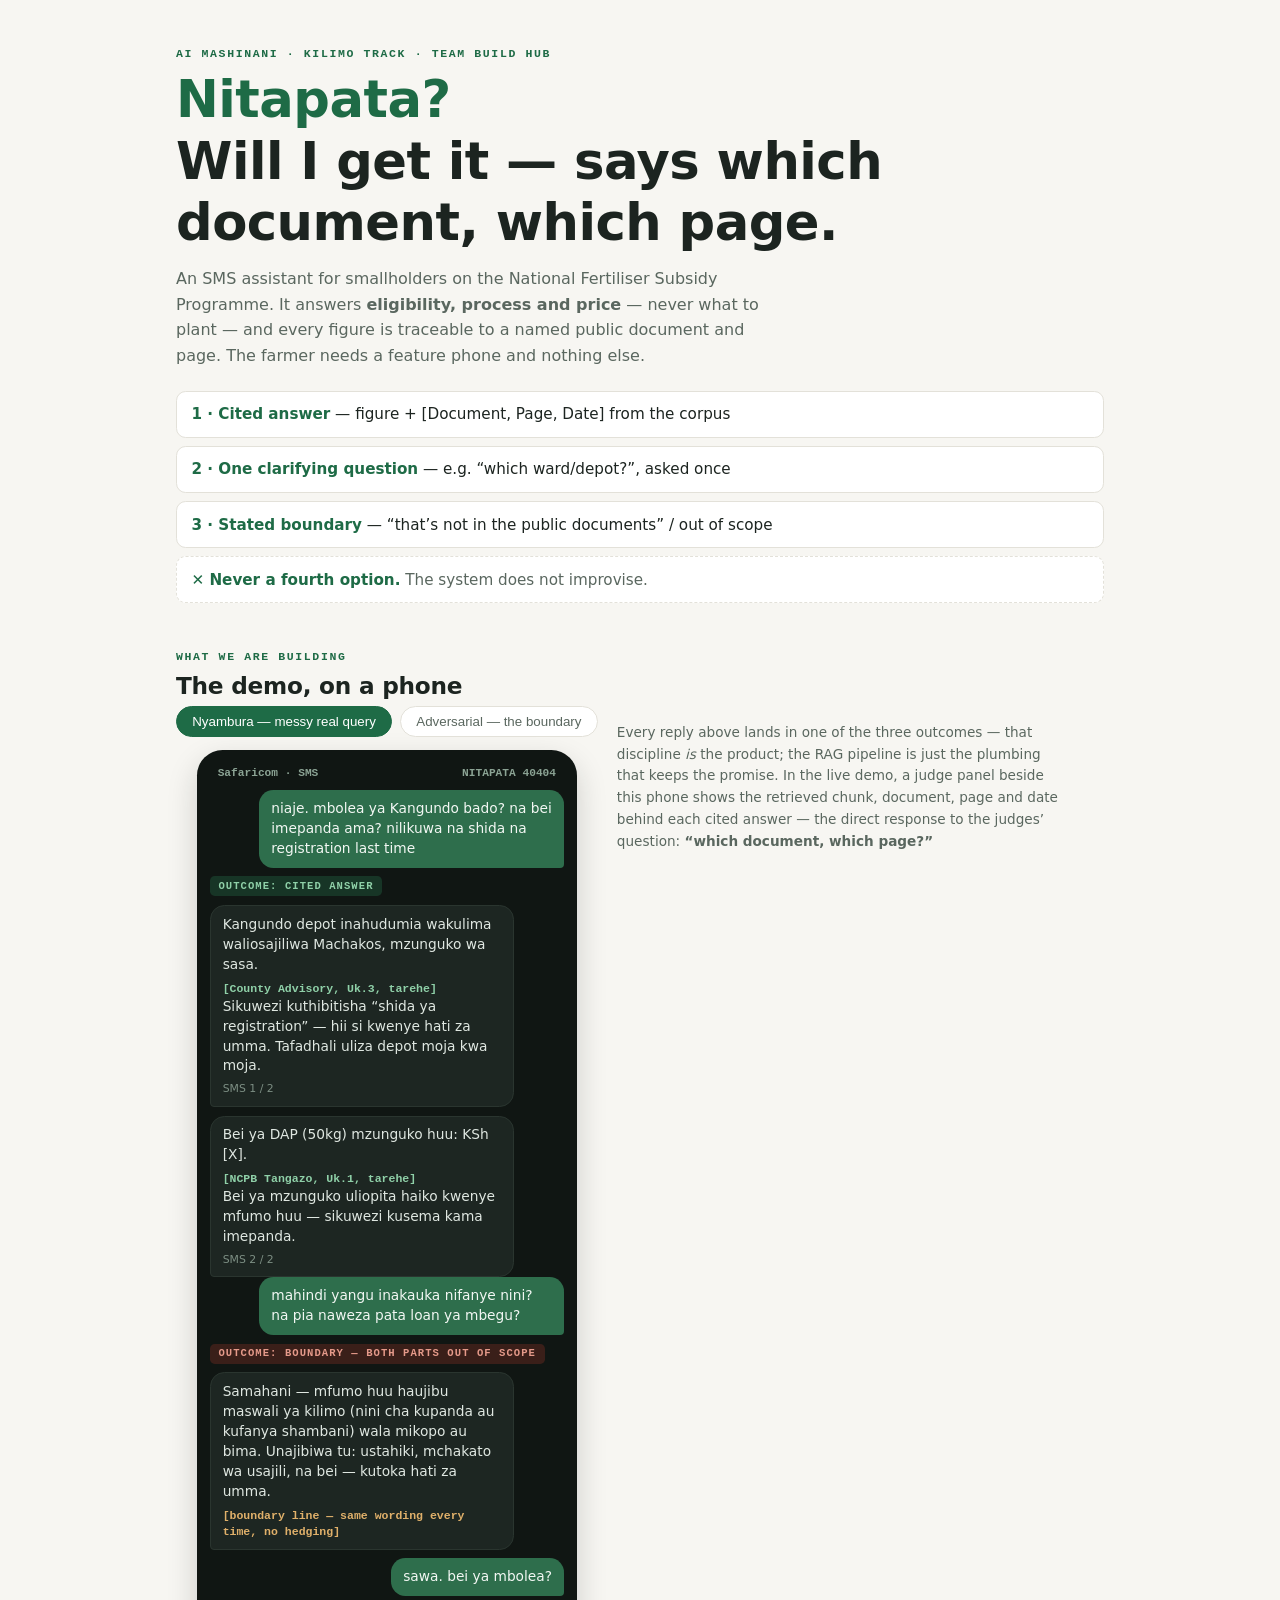
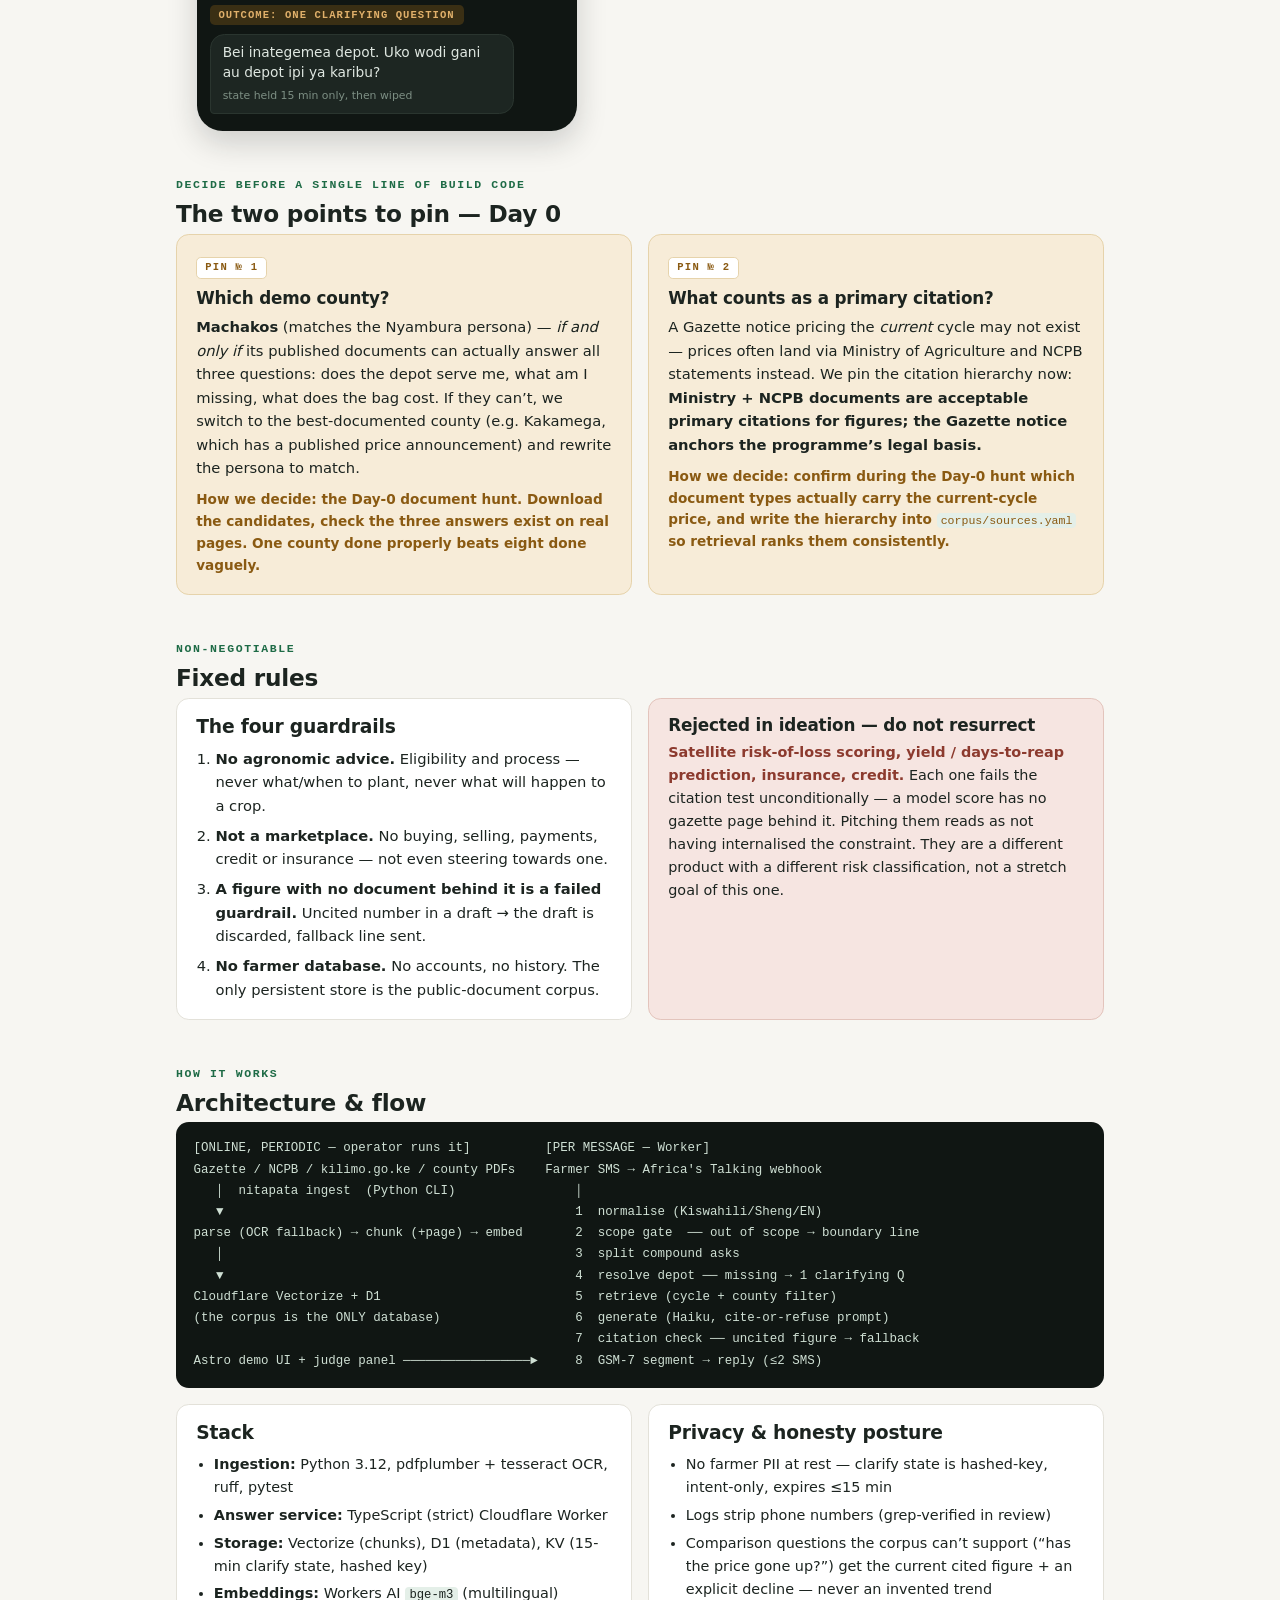
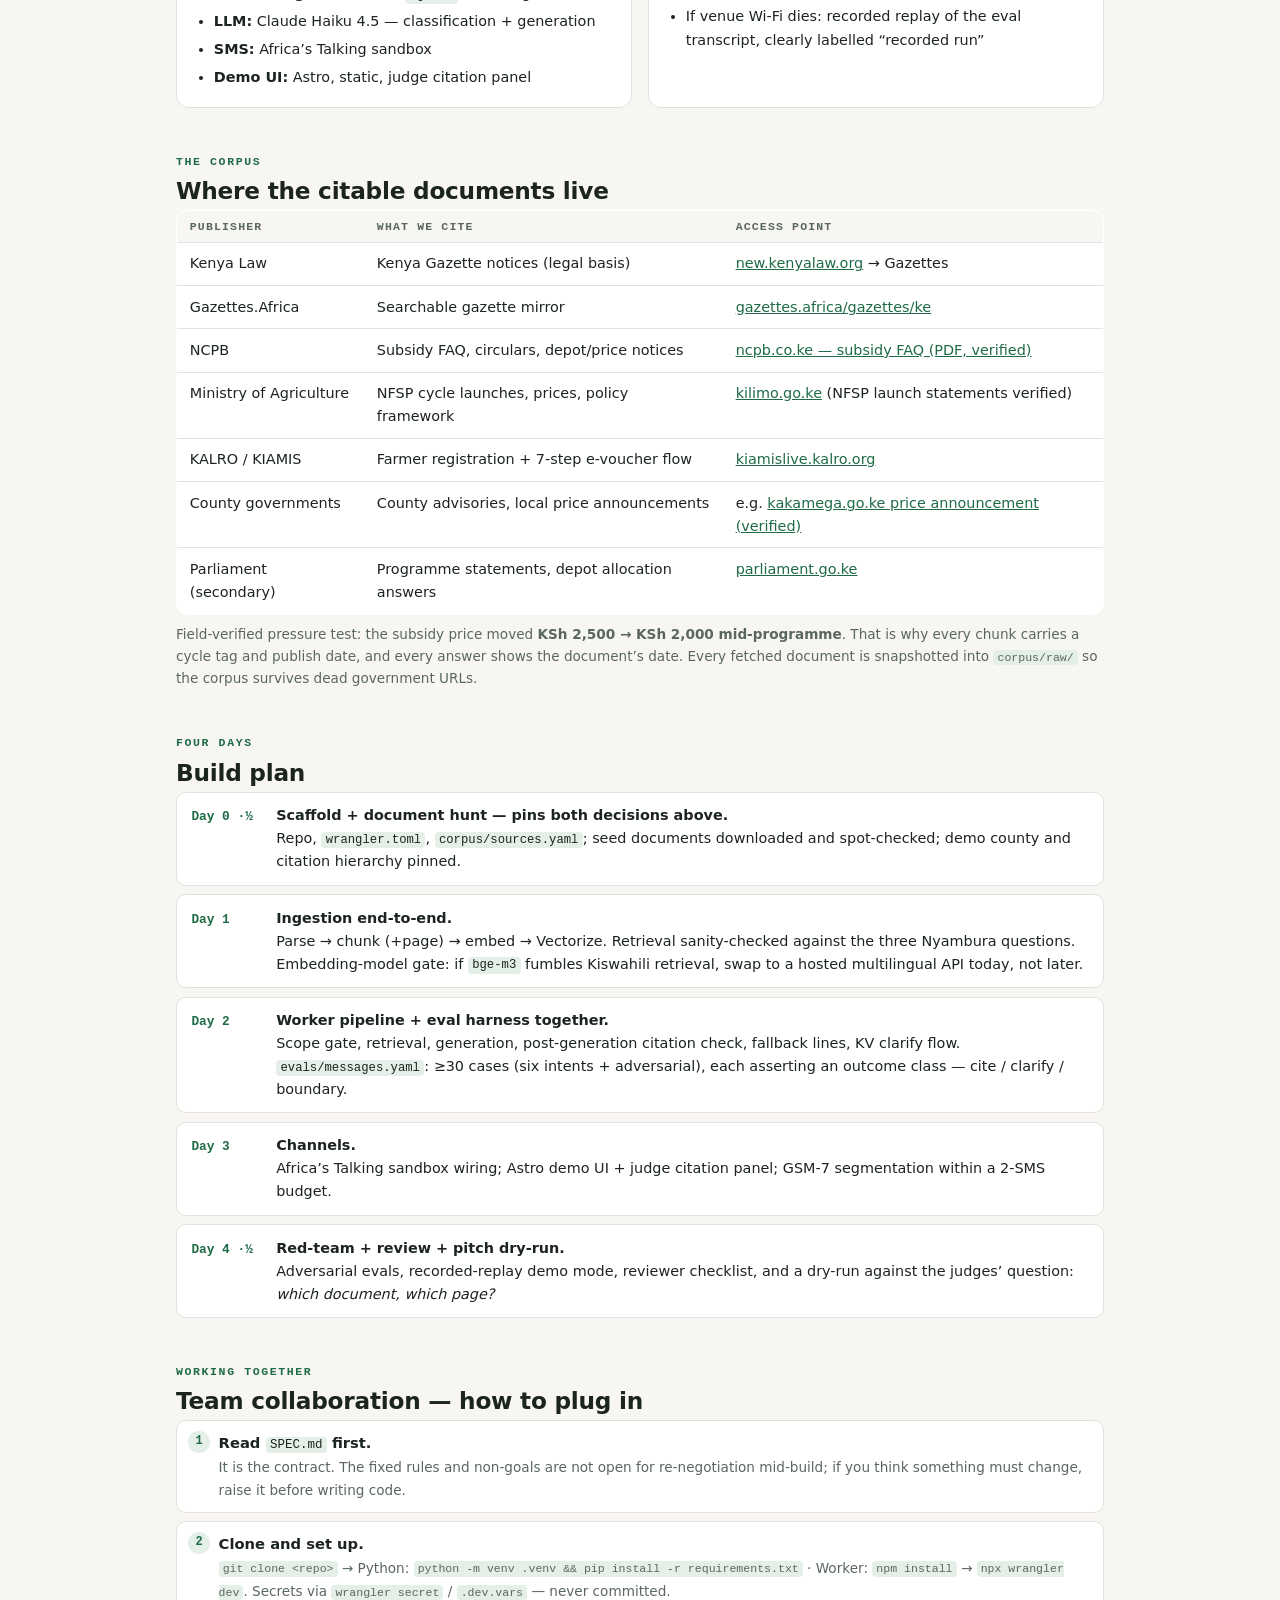
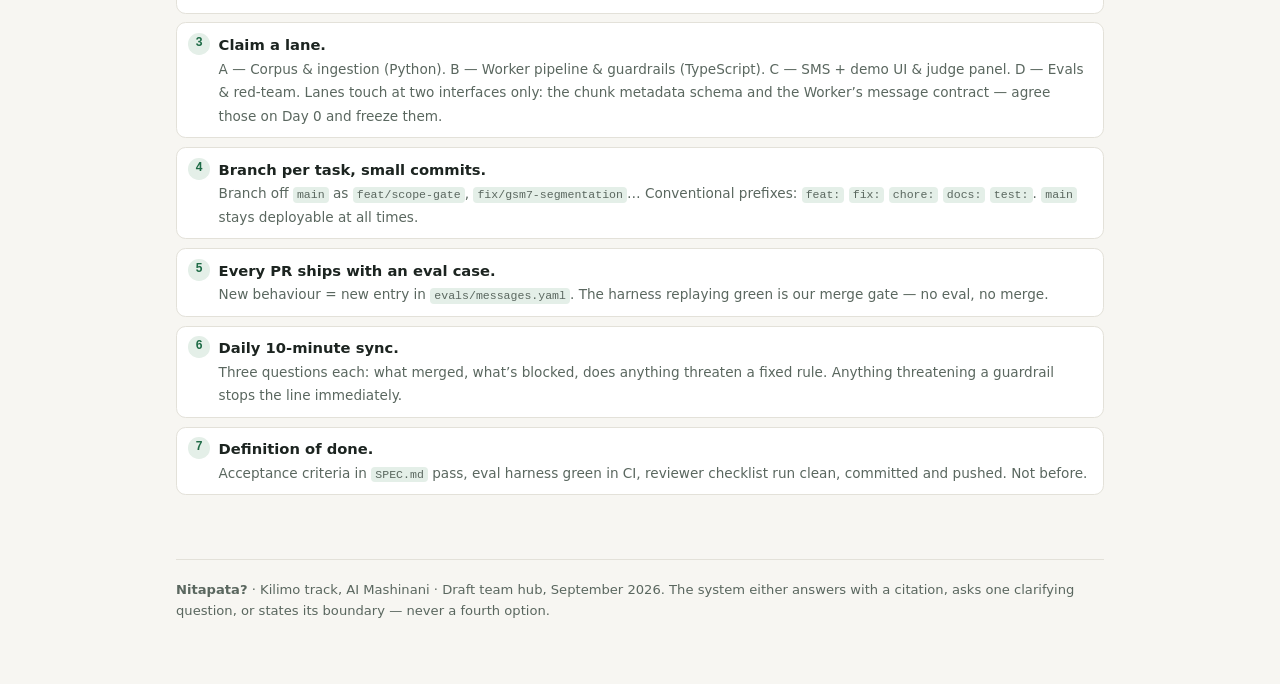
==== index.html @ 738e1d43 "docs: team build hub — demo, pins, plan, collaboration steps Co-Authored-By: Claude Fable 5 <noreply" ====
<!DOCTYPE html>
<html lang="en">
<head>
<meta charset="UTF-8">
<meta name="viewport" content="width=device-width, initial-scale=1.0">
<title>Nitapata? — Team Build Hub · Kilimo track, AI Mashinani</title>
<meta name="description" content="Nitapata? answers fertiliser subsidy eligibility, process and price questions over SMS — every figure cited to a public document and page. Team build hub: demo, guardrails, build plan and collaboration steps.">
<meta property="og:title" content="Nitapata? — citation-locked subsidy assistant">
<meta property="og:description" content="Cited answer, one clarifying question, or a stated boundary. Never a fourth option. Team build hub for the Kilimo track.">
<meta property="og:type" content="website">
<style>
  :root{
    --ink:#1c2420; --muted:#5a675f; --paper:#f7f6f2; --card:#ffffff;
    --green:#1e6b46; --green-soft:#e4efe8; --amber:#8a5a12; --amber-soft:#f7ecd8;
    --red:#8c3a2e; --red-soft:#f6e5e1; --line:#e3e1d9; --mono:ui-monospace,'Cascadia Code',Menlo,Consolas,monospace;
  }
  *{box-sizing:border-box;margin:0;padding:0}
  body{background:var(--paper);color:var(--ink);font:16px/1.6 system-ui,-apple-system,'Segoe UI',Roboto,sans-serif;-webkit-font-smoothing:antialiased}
  main{max-width:960px;margin:0 auto;padding:0 1rem 4rem}
  a{color:var(--green)}
  h1,h2,h3{line-height:1.2;letter-spacing:-0.01em}
  h2{font-size:1.45rem;margin:0 0 .35rem}
  section{margin-top:3rem}
  .kicker{font:600 .72rem/1 var(--mono);text-transform:uppercase;letter-spacing:.14em;color:var(--green);margin-bottom:.6rem}
  .lede{color:var(--muted);max-width:60ch}

  header.hero{padding:3rem 0 0}
  header.hero h1{font-size:clamp(2.1rem,7vw,3.2rem);margin:.2rem 0 .8rem}
  header.hero h1 em{font-style:normal;color:var(--green)}
  .rule3{display:grid;gap:.5rem;margin-top:1.4rem}
  .rule3 li{list-style:none;background:var(--card);border:1px solid var(--line);border-radius:.6rem;padding:.65rem .9rem;font-size:.95rem}
  .rule3 b{color:var(--green)}
  .rule3 .never{border-style:dashed;color:var(--muted)}

  /* phone demo */
  .demo-wrap{display:flex;flex-direction:column;gap:1.2rem}
  .tabs{display:flex;gap:.5rem;flex-wrap:wrap}
  .tabs button{border:1px solid var(--line);background:var(--card);border-radius:2rem;padding:.45rem .95rem;font:600 .85rem/1 inherit;color:var(--muted);cursor:pointer}
  .tabs button[aria-selected="true"]{background:var(--green);border-color:var(--green);color:#fff}
  .phone{background:#101613;border-radius:1.6rem;padding:.9rem .8rem 1.1rem;max-width:380px;width:100%;margin:0 auto;box-shadow:0 12px 30px rgba(20,30,25,.18)}
  .phone .status{color:#8ba394;font:600 .7rem/1 var(--mono);display:flex;justify-content:space-between;padding:.2rem .5rem .7rem}
  .thread{display:flex;flex-direction:column;gap:.55rem;min-height:340px}
  .msg{max-width:86%;padding:.55rem .75rem;border-radius:.9rem;font-size:.86rem;line-height:1.45;white-space:pre-line}
  .msg.in{align-self:flex-end;background:#2e6e4c;color:#f2f7f3;border-bottom-right-radius:.25rem}
  .msg.out{align-self:flex-start;background:#1d2622;color:#dfe7e1;border-bottom-left-radius:.25rem;border:1px solid #2a352f}
  .msg .cite{display:block;margin-top:.35rem;font:600 .72rem/1.4 var(--mono);color:#8fd0a8}
  .msg .bound{display:block;margin-top:.35rem;font:600 .72rem/1.4 var(--mono);color:#e0b06a}
  .msg small{display:block;margin-top:.3rem;color:#7d8f84;font-size:.68rem}
  .outcome-tag{align-self:flex-start;font:700 .66rem/1 var(--mono);text-transform:uppercase;letter-spacing:.1em;padding:.3rem .55rem;border-radius:.3rem}
  .outcome-cite{background:#173526;color:#8fd0a8}
  .outcome-clarify{background:#3a2f14;color:#e0b06a}
  .outcome-boundary{background:#3a1f19;color:#e59a8a}
  .demo-note{font-size:.85rem;color:var(--muted);max-width:52ch;margin:0 auto;text-align:center}

  /* pin cards */
  .pins{display:grid;gap:1rem;grid-template-columns:1fr}
  .pin{background:var(--amber-soft);border:1px solid #e6d3ab;border-radius:.8rem;padding:1.1rem 1.2rem}
  .pin h3{font-size:1.05rem;margin-bottom:.4rem}
  .pin .tag{display:inline-block;font:700 .66rem/1 var(--mono);text-transform:uppercase;letter-spacing:.12em;color:var(--amber);background:#fff;border:1px solid #e6d3ab;border-radius:.3rem;padding:.3rem .5rem;margin-bottom:.6rem}
  .pin p{font-size:.92rem}
  .pin .decide{margin-top:.6rem;font-size:.85rem;color:var(--amber);font-weight:600}

  /* generic cards / lists */
  .card{background:var(--card);border:1px solid var(--line);border-radius:.8rem;padding:1.1rem 1.2rem}
  .grid2{display:grid;gap:1rem;grid-template-columns:1fr}
  .steps{counter-reset:s;display:grid;gap:.55rem}
  .steps li{list-style:none;counter-increment:s;background:var(--card);border:1px solid var(--line);border-radius:.6rem;padding:.6rem .8rem .6rem 2.6rem;position:relative;font-size:.92rem}
  .steps li::before{content:counter(s);position:absolute;left:.7rem;top:.62rem;width:1.35rem;height:1.35rem;border-radius:50%;background:var(--green-soft);color:var(--green);font:700 .75rem/1.35rem var(--mono);text-align:center}
  .steps li b{display:block}
  .steps li span{color:var(--muted);font-size:.85rem}
  code{font:.85em var(--mono);background:var(--green-soft);border-radius:.25rem;padding:.1em .35em}
  .flow{background:#101613;color:#cfe0d4;border-radius:.8rem;padding:1rem 1.1rem;overflow-x:auto;font:.78rem/1.7 var(--mono);white-space:pre}

  table{width:100%;border-collapse:collapse;font-size:.9rem;background:var(--card);border:1px solid var(--line);border-radius:.8rem;overflow:hidden}
  th,td{text-align:left;padding:.6rem .8rem;border-bottom:1px solid var(--line);vertical-align:top}
  th{font:700 .72rem/1 var(--mono);text-transform:uppercase;letter-spacing:.1em;color:var(--muted);background:var(--paper)}
  tr:last-child td{border-bottom:0}
  .table-scroll{overflow-x:auto}

  .day{display:flex;gap:.9rem;align-items:baseline;background:var(--card);border:1px solid var(--line);border-radius:.6rem;padding:.7rem .9rem;margin-bottom:.55rem}
  .day .d{font:700 .8rem/1.6 var(--mono);color:var(--green);white-space:nowrap;min-width:4.4rem}
  .day p{font-size:.9rem}
  .day p b{display:block}

  .nogo{background:var(--red-soft);border:1px solid #e3c4bc;border-radius:.8rem;padding:1rem 1.2rem;font-size:.9rem}
  .nogo b{color:var(--red)}

  footer{margin-top:4rem;padding-top:1.2rem;border-top:1px solid var(--line);font-size:.82rem;color:var(--muted)}

  @media(min-width:700px){
    .pins{grid-template-columns:1fr 1fr}
    .grid2{grid-template-columns:1fr 1fr}
    .demo-wrap{flex-direction:row;align-items:flex-start}
    .demo-side{flex:1;padding-top:1rem}
    .demo-note{text-align:left;margin:0}
  }
</style>
</head>
<body>
<main>

  <header class="hero">
    <p class="kicker">AI Mashinani · Kilimo Track · Team Build Hub</p>
    <h1><em>Nitapata?</em><br>Will I get it — says which document, which page.</h1>
    <p class="lede">An SMS assistant for smallholders on the National Fertiliser Subsidy Programme. It answers <strong>eligibility, process and price</strong> — never what to plant — and every figure is traceable to a named public document and page. The farmer needs a feature phone and nothing else.</p>
    <ul class="rule3">
      <li><b>1 · Cited answer</b> — figure + [Document, Page, Date] from the corpus</li>
      <li><b>2 · One clarifying question</b> — e.g. “which ward/depot?”, asked once</li>
      <li><b>3 · Stated boundary</b> — “that’s not in the public documents” / out of scope</li>
      <li class="never"><b>✕ Never a fourth option.</b> The system does not improvise.</li>
    </ul>
  </header>

  <!-- ============ DEMO ============ -->
  <section id="demo">
    <p class="kicker">What we are building</p>
    <h2>The demo, on a phone</h2>
    <div class="demo-wrap">
      <div>
        <div class="tabs" role="tablist" aria-label="Demo conversations">
          <button role="tab" aria-selected="true" data-thread="t1">Nyambura — messy real query</button>
          <button role="tab" aria-selected="false" data-thread="t2">Adversarial — the boundary</button>
        </div>
        <div class="phone" style="margin-top:.8rem">
          <div class="status"><span>Safaricom · SMS</span><span>NITAPATA 40404</span></div>

          <div class="thread" id="t1">
            <div class="msg in">niaje. mbolea ya Kangundo bado? na bei imepanda ama? nilikuwa na shida na registration last time</div>
            <span class="outcome-tag outcome-cite">outcome: cited answer</span>
            <div class="msg out">Kangundo depot inahudumia wakulima waliosajiliwa Machakos, mzunguko wa sasa.
<span class="cite">[County Advisory, Uk.3, tarehe]</span>Sikuwezi kuthibitisha “shida ya registration” — hii si kwenye hati za umma. Tafadhali uliza depot moja kwa moja.<small>SMS 1 / 2</small></div>
            <div class="msg out">Bei ya DAP (50kg) mzunguko huu: KSh [X].
<span class="cite">[NCPB Tangazo, Uk.1, tarehe]</span>Bei ya mzunguko uliopita haiko kwenye mfumo huu — sikuwezi kusema kama imepanda.<small>SMS 2 / 2</small></div>
          </div>

          <div class="thread" id="t2" hidden>
            <div class="msg in">mahindi yangu inakauka nifanye nini? na pia naweza pata loan ya mbegu?</div>
            <span class="outcome-tag outcome-boundary">outcome: boundary — both parts out of scope</span>
            <div class="msg out">Samahani — mfumo huu haujibu maswali ya kilimo (nini cha kupanda au kufanya shambani) wala mikopo au bima. Unajibiwa tu: ustahiki, mchakato wa usajili, na bei — kutoka hati za umma.
<span class="bound">[boundary line — same wording every time, no hedging]</span></div>
            <div class="msg in">sawa. bei ya mbolea?</div>
            <span class="outcome-tag outcome-clarify">outcome: one clarifying question</span>
            <div class="msg out">Bei inategemea depot. Uko wodi gani au depot ipi ya karibu?<small>state held 15 min only, then wiped</small></div>
          </div>
        </div>
      </div>
      <div class="demo-side">
        <p class="demo-note">Every reply above lands in one of the three outcomes — that discipline <em>is</em> the product; the RAG pipeline is just the plumbing that keeps the promise. In the live demo, a judge panel beside this phone shows the retrieved chunk, document, page and date behind each cited answer — the direct response to the judges’ question: <strong>“which document, which page?”</strong></p>
      </div>
    </div>
  </section>

  <!-- ============ PINS ============ -->
  <section id="pins">
    <p class="kicker">Decide before a single line of build code</p>
    <h2>The two points to pin — Day 0</h2>
    <div class="pins">
      <article class="pin">
        <span class="tag">Pin № 1</span>
        <h3>Which demo county?</h3>
        <p><strong>Machakos</strong> (matches the Nyambura persona) — <em>if and only if</em> its published documents can actually answer all three questions: does the depot serve me, what am I missing, what does the bag cost. If they can’t, we switch to the best-documented county (e.g. Kakamega, which has a published price announcement) and rewrite the persona to match.</p>
        <p class="decide">How we decide: the Day-0 document hunt. Download the candidates, check the three answers exist on real pages. One county done properly beats eight done vaguely.</p>
      </article>
      <article class="pin">
        <span class="tag">Pin № 2</span>
        <h3>What counts as a primary citation?</h3>
        <p>A Gazette notice pricing the <em>current</em> cycle may not exist — prices often land via Ministry of Agriculture and NCPB statements instead. We pin the citation hierarchy now: <strong>Ministry + NCPB documents are acceptable primary citations for figures; the Gazette notice anchors the programme’s legal basis.</strong></p>
        <p class="decide">How we decide: confirm during the Day-0 hunt which document types actually carry the current-cycle price, and write the hierarchy into <code>corpus/sources.yaml</code> so retrieval ranks them consistently.</p>
      </article>
    </div>
  </section>

  <!-- ============ GUARDRAILS ============ -->
  <section id="rules">
    <p class="kicker">Non-negotiable</p>
    <h2>Fixed rules</h2>
    <div class="grid2">
      <div class="card">
        <h3>The four guardrails</h3>
        <ol style="padding-left:1.2rem;font-size:.92rem;display:grid;gap:.4rem;margin-top:.5rem">
          <li><b>No agronomic advice.</b> Eligibility and process — never what/when to plant, never what will happen to a crop.</li>
          <li><b>Not a marketplace.</b> No buying, selling, payments, credit or insurance — not even steering towards one.</li>
          <li><b>A figure with no document behind it is a failed guardrail.</b> Uncited number in a draft → the draft is discarded, fallback line sent.</li>
          <li><b>No farmer database.</b> No accounts, no history. The only persistent store is the public-document corpus.</li>
        </ol>
      </div>
      <div class="nogo">
        <h3 style="margin-bottom:.4rem">Rejected in ideation — do not resurrect</h3>
        <p><b>Satellite risk-of-loss scoring, yield / days-to-reap prediction, insurance, credit.</b> Each one fails the citation test unconditionally — a model score has no gazette page behind it. Pitching them reads as not having internalised the constraint. They are a different product with a different risk classification, not a stretch goal of this one.</p>
      </div>
    </div>
  </section>

  <!-- ============ ARCHITECTURE ============ -->
  <section id="architecture">
    <p class="kicker">How it works</p>
    <h2>Architecture &amp; flow</h2>
    <div class="flow">[ONLINE, PERIODIC — operator runs it]          [PER MESSAGE — Worker]
Gazette / NCPB / kilimo.go.ke / county PDFs    Farmer SMS → Africa's Talking webhook
   │  nitapata ingest  (Python CLI)                │
   ▼                                               1  normalise (Kiswahili/Sheng/EN)
parse (OCR fallback) → chunk (+page) → embed       2  scope gate  ── out of scope → boundary line
   │                                               3  split compound asks
   ▼                                               4  resolve depot ── missing → 1 clarifying Q
Cloudflare Vectorize + D1                          5  retrieve (cycle + county filter)
(the corpus is the ONLY database)                  6  generate (Haiku, cite-or-refuse prompt)
                                                   7  citation check ── uncited figure → fallback
Astro demo UI + judge panel ─────────────────►     8  GSM-7 segment → reply (≤2 SMS)</div>
    <div class="grid2" style="margin-top:1rem">
      <div class="card">
        <h3>Stack</h3>
        <ul style="padding-left:1.1rem;font-size:.9rem;display:grid;gap:.3rem;margin-top:.5rem">
          <li><b>Ingestion:</b> Python 3.12, pdfplumber + tesseract OCR, ruff, pytest</li>
          <li><b>Answer service:</b> TypeScript (strict) Cloudflare Worker</li>
          <li><b>Storage:</b> Vectorize (chunks), D1 (metadata), KV (15-min clarify state, hashed key)</li>
          <li><b>Embeddings:</b> Workers AI <code>bge-m3</code> (multilingual)</li>
          <li><b>LLM:</b> Claude Haiku 4.5 — classification + generation</li>
          <li><b>SMS:</b> Africa’s Talking sandbox</li>
          <li><b>Demo UI:</b> Astro, static, judge citation panel</li>
        </ul>
      </div>
      <div class="card">
        <h3>Privacy &amp; honesty posture</h3>
        <ul style="padding-left:1.1rem;font-size:.9rem;display:grid;gap:.3rem;margin-top:.5rem">
          <li>No farmer PII at rest — clarify state is hashed-key, intent-only, expires ≤15 min</li>
          <li>Logs strip phone numbers (grep-verified in review)</li>
          <li>Comparison questions the corpus can’t support (“has the price gone up?”) get the current cited figure + an explicit decline — never an invented trend</li>
          <li>If venue Wi-Fi dies: recorded replay of the eval transcript, clearly labelled “recorded run”</li>
        </ul>
      </div>
    </div>
  </section>

  <!-- ============ SOURCES ============ -->
  <section id="sources">
    <p class="kicker">The corpus</p>
    <h2>Where the citable documents live</h2>
    <div class="table-scroll">
    <table>
      <thead><tr><th>Publisher</th><th>What we cite</th><th>Access point</th></tr></thead>
      <tbody>
        <tr><td>Kenya Law</td><td>Kenya Gazette notices (legal basis)</td><td><a href="https://new.kenyalaw.org" rel="noopener">new.kenyalaw.org</a> → Gazettes</td></tr>
        <tr><td>Gazettes.Africa</td><td>Searchable gazette mirror</td><td><a href="https://gazettes.africa/gazettes/ke" rel="noopener">gazettes.africa/gazettes/ke</a></td></tr>
        <tr><td>NCPB</td><td>Subsidy FAQ, circulars, depot/price notices</td><td><a href="https://ncpb.co.ke/wp-content/uploads/dlm_uploads/2022/10/Faqs-A3.pdf" rel="noopener">ncpb.co.ke — subsidy FAQ (PDF, verified)</a></td></tr>
        <tr><td>Ministry of Agriculture</td><td>NFSP cycle launches, prices, policy framework</td><td><a href="https://kilimo.go.ke" rel="noopener">kilimo.go.ke</a> (NFSP launch statements verified)</td></tr>
        <tr><td>KALRO / KIAMIS</td><td>Farmer registration + 7-step e-voucher flow</td><td><a href="https://kiamislive.kalro.org/" rel="noopener">kiamislive.kalro.org</a></td></tr>
        <tr><td>County governments</td><td>County advisories, local price announcements</td><td>e.g. <a href="https://kakamega.go.ke/government-reduces-fertilizer-price-to-ksh-2000-as-ncpb-delivers-subsidized-fertilizer-across-kakamega/" rel="noopener">kakamega.go.ke price announcement (verified)</a></td></tr>
        <tr><td>Parliament (secondary)</td><td>Programme statements, depot allocation answers</td><td><a href="https://parliament.go.ke" rel="noopener">parliament.go.ke</a></td></tr>
      </tbody>
    </table>
    </div>
    <p style="font-size:.85rem;color:var(--muted);margin-top:.6rem">Field-verified pressure test: the subsidy price moved <strong>KSh 2,500 → KSh 2,000 mid-programme</strong>. That is why every chunk carries a cycle tag and publish date, and every answer shows the document’s date. Every fetched document is snapshotted into <code>corpus/raw/</code> so the corpus survives dead government URLs.</p>
  </section>

  <!-- ============ BUILD PLAN ============ -->
  <section id="plan">
    <p class="kicker">Four days</p>
    <h2>Build plan</h2>
    <div class="day"><span class="d">Day 0 ·½</span><p><b>Scaffold + document hunt — pins both decisions above.</b>Repo, <code>wrangler.toml</code>, <code>corpus/sources.yaml</code>; seed documents downloaded and spot-checked; demo county and citation hierarchy pinned.</p></div>
    <div class="day"><span class="d">Day 1</span><p><b>Ingestion end-to-end.</b>Parse → chunk (+page) → embed → Vectorize. Retrieval sanity-checked against the three Nyambura questions. Embedding-model gate: if <code>bge-m3</code> fumbles Kiswahili retrieval, swap to a hosted multilingual API today, not later.</p></div>
    <div class="day"><span class="d">Day 2</span><p><b>Worker pipeline + eval harness together.</b>Scope gate, retrieval, generation, post-generation citation check, fallback lines, KV clarify flow. <code>evals/messages.yaml</code>: ≥30 cases (six intents + adversarial), each asserting an outcome class — cite / clarify / boundary.</p></div>
    <div class="day"><span class="d">Day 3</span><p><b>Channels.</b>Africa’s Talking sandbox wiring; Astro demo UI + judge citation panel; GSM-7 segmentation within a 2-SMS budget.</p></div>
    <div class="day"><span class="d">Day 4 ·½</span><p><b>Red-team + review + pitch dry-run.</b>Adversarial evals, recorded-replay demo mode, reviewer checklist, and a dry-run against the judges’ question: <em>which document, which page?</em></p></div>
  </section>

  <!-- ============ COLLABORATION ============ -->
  <section id="collab">
    <p class="kicker">Working together</p>
    <h2>Team collaboration — how to plug in</h2>
    <ol class="steps">
      <li><b>Read <code>SPEC.md</code> first.</b><span>It is the contract. The fixed rules and non-goals are not open for re-negotiation mid-build; if you think something must change, raise it before writing code.</span></li>
      <li><b>Clone and set up.</b><span><code>git clone &lt;repo&gt;</code> → Python: <code>python -m venv .venv &amp;&amp; pip install -r requirements.txt</code> · Worker: <code>npm install</code> → <code>npx wrangler dev</code>. Secrets via <code>wrangler secret</code> / <code>.dev.vars</code> — never committed.</span></li>
      <li><b>Claim a lane.</b><span>A — Corpus &amp; ingestion (Python). B — Worker pipeline &amp; guardrails (TypeScript). C — SMS + demo UI &amp; judge panel. D — Evals &amp; red-team. Lanes touch at two interfaces only: the chunk metadata schema and the Worker’s message contract — agree those on Day 0 and freeze them.</span></li>
      <li><b>Branch per task, small commits.</b><span>Branch off <code>main</code> as <code>feat/scope-gate</code>, <code>fix/gsm7-segmentation</code>… Conventional prefixes: <code>feat:</code> <code>fix:</code> <code>chore:</code> <code>docs:</code> <code>test:</code>. <code>main</code> stays deployable at all times.</span></li>
      <li><b>Every PR ships with an eval case.</b><span>New behaviour = new entry in <code>evals/messages.yaml</code>. The harness replaying green is our merge gate — no eval, no merge.</span></li>
      <li><b>Daily 10-minute sync.</b><span>Three questions each: what merged, what’s blocked, does anything threaten a fixed rule. Anything threatening a guardrail stops the line immediately.</span></li>
      <li><b>Definition of done.</b><span>Acceptance criteria in <code>SPEC.md</code> pass, eval harness green in CI, reviewer checklist run clean, committed and pushed. Not before.</span></li>
    </ol>
  </section>

  <footer>
    <p><strong>Nitapata?</strong> · Kilimo track, AI Mashinani · Draft team hub, September 2026. The system either answers with a citation, asks one clarifying question, or states its boundary — never a fourth option.</p>
  </footer>
</main>

<script>
  const tabs = document.querySelectorAll('.tabs button');
  tabs.forEach(btn => btn.addEventListener('click', () => {
    tabs.forEach(b => b.setAttribute('aria-selected', b === btn));
    document.querySelectorAll('.thread').forEach(t => t.hidden = t.id !== btn.dataset.thread);
  }));
</script>
</body>
</html>
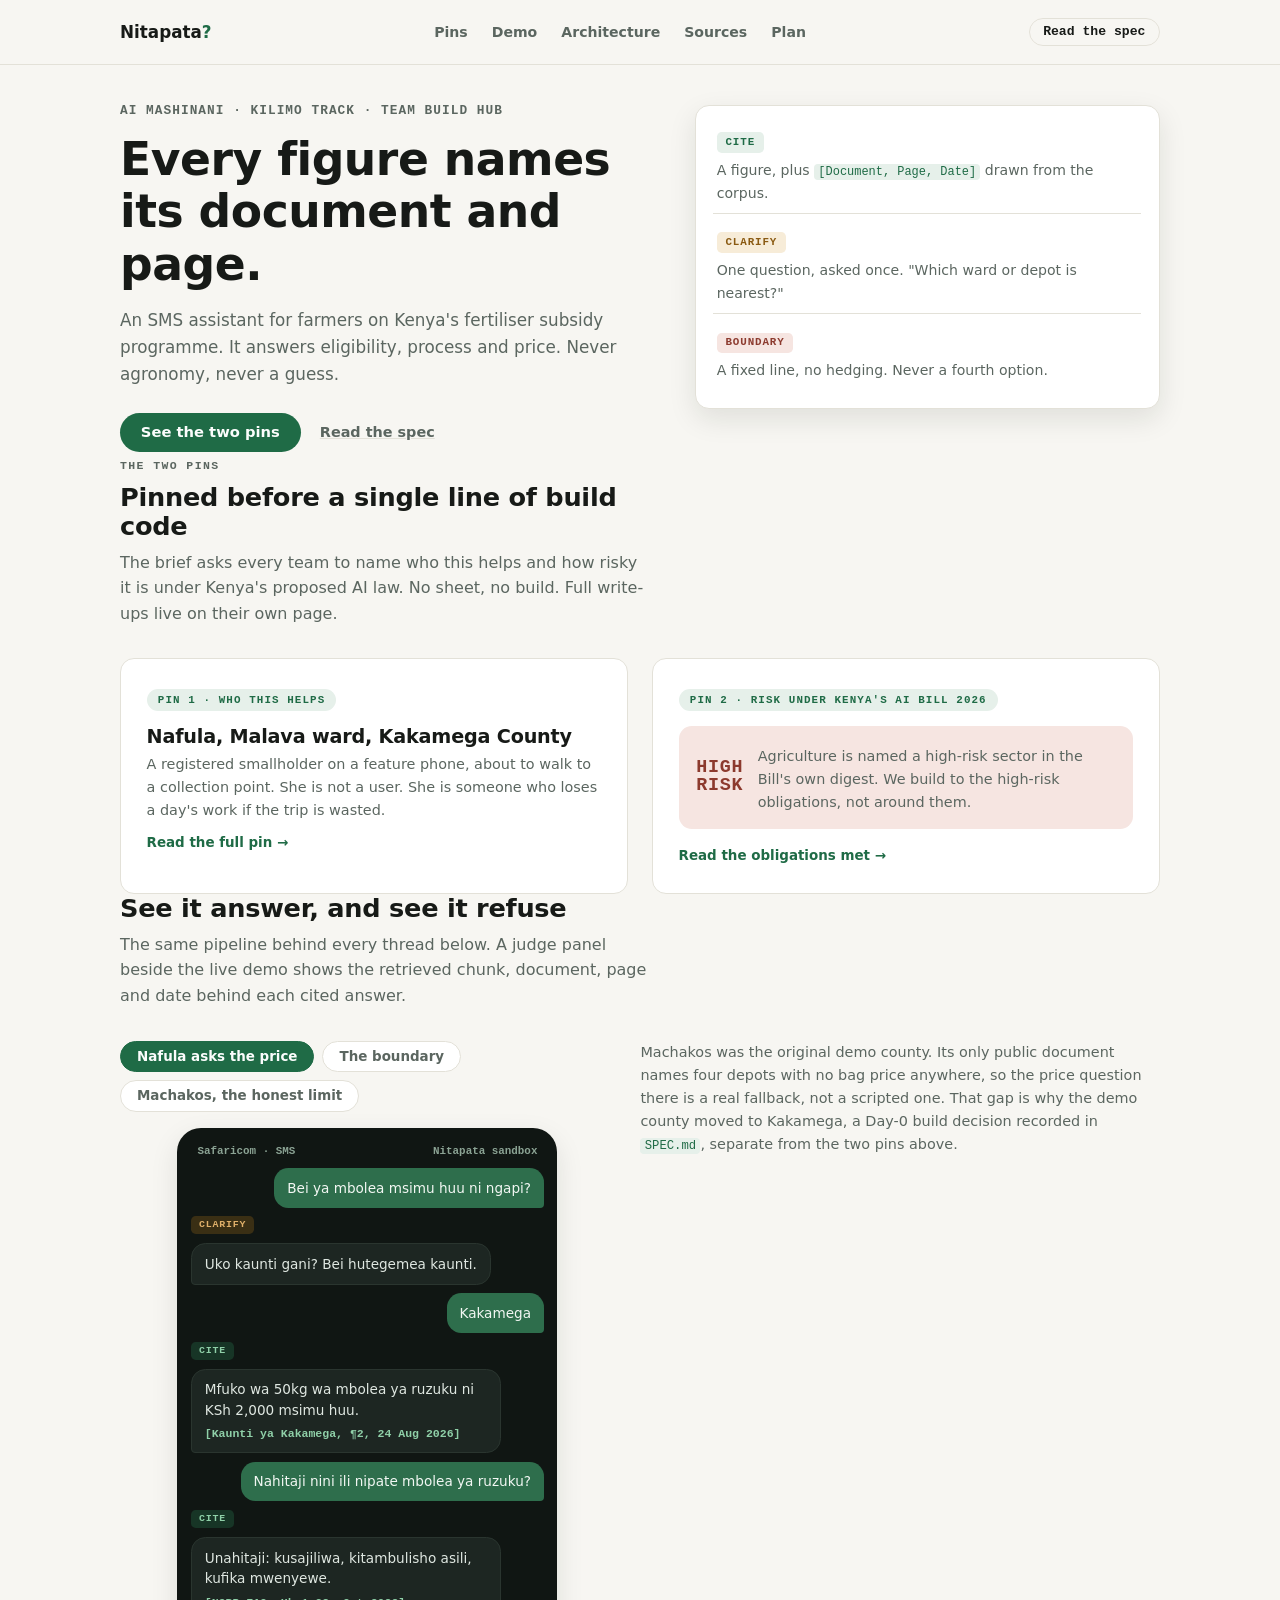
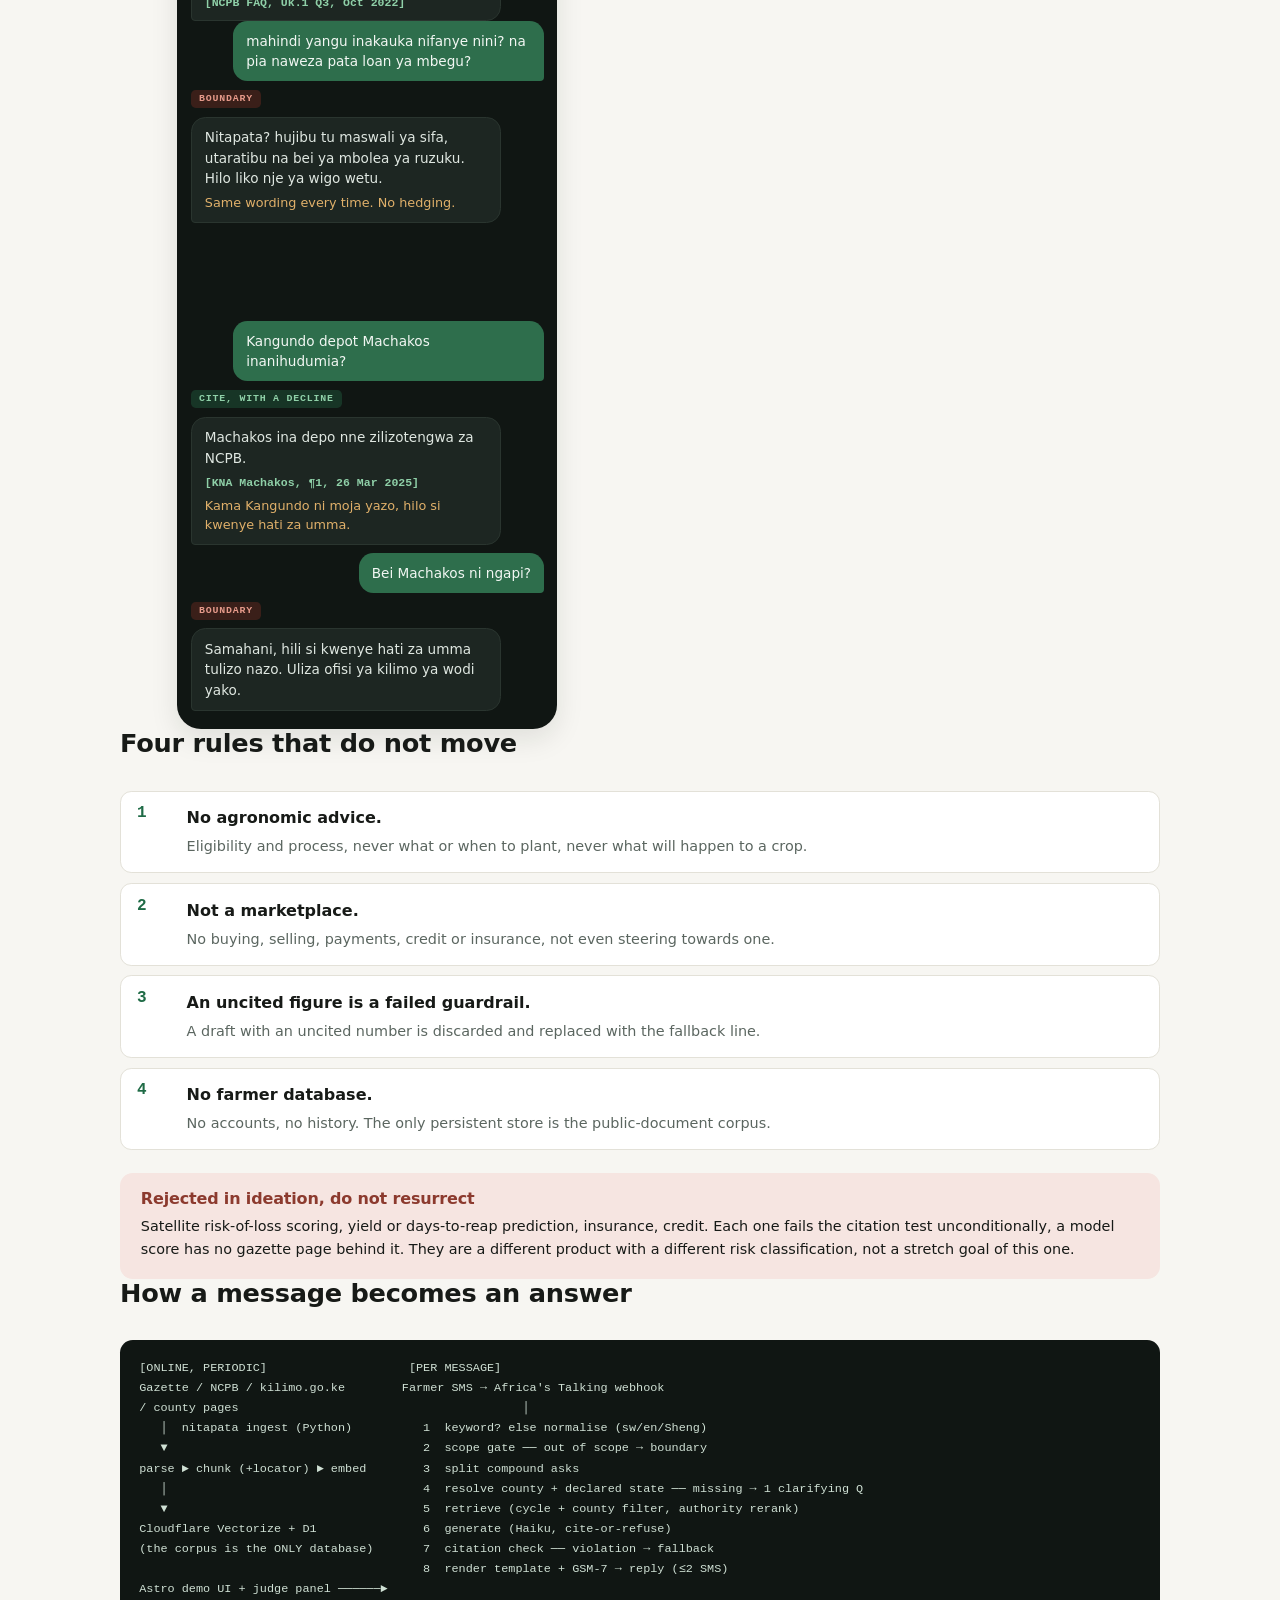
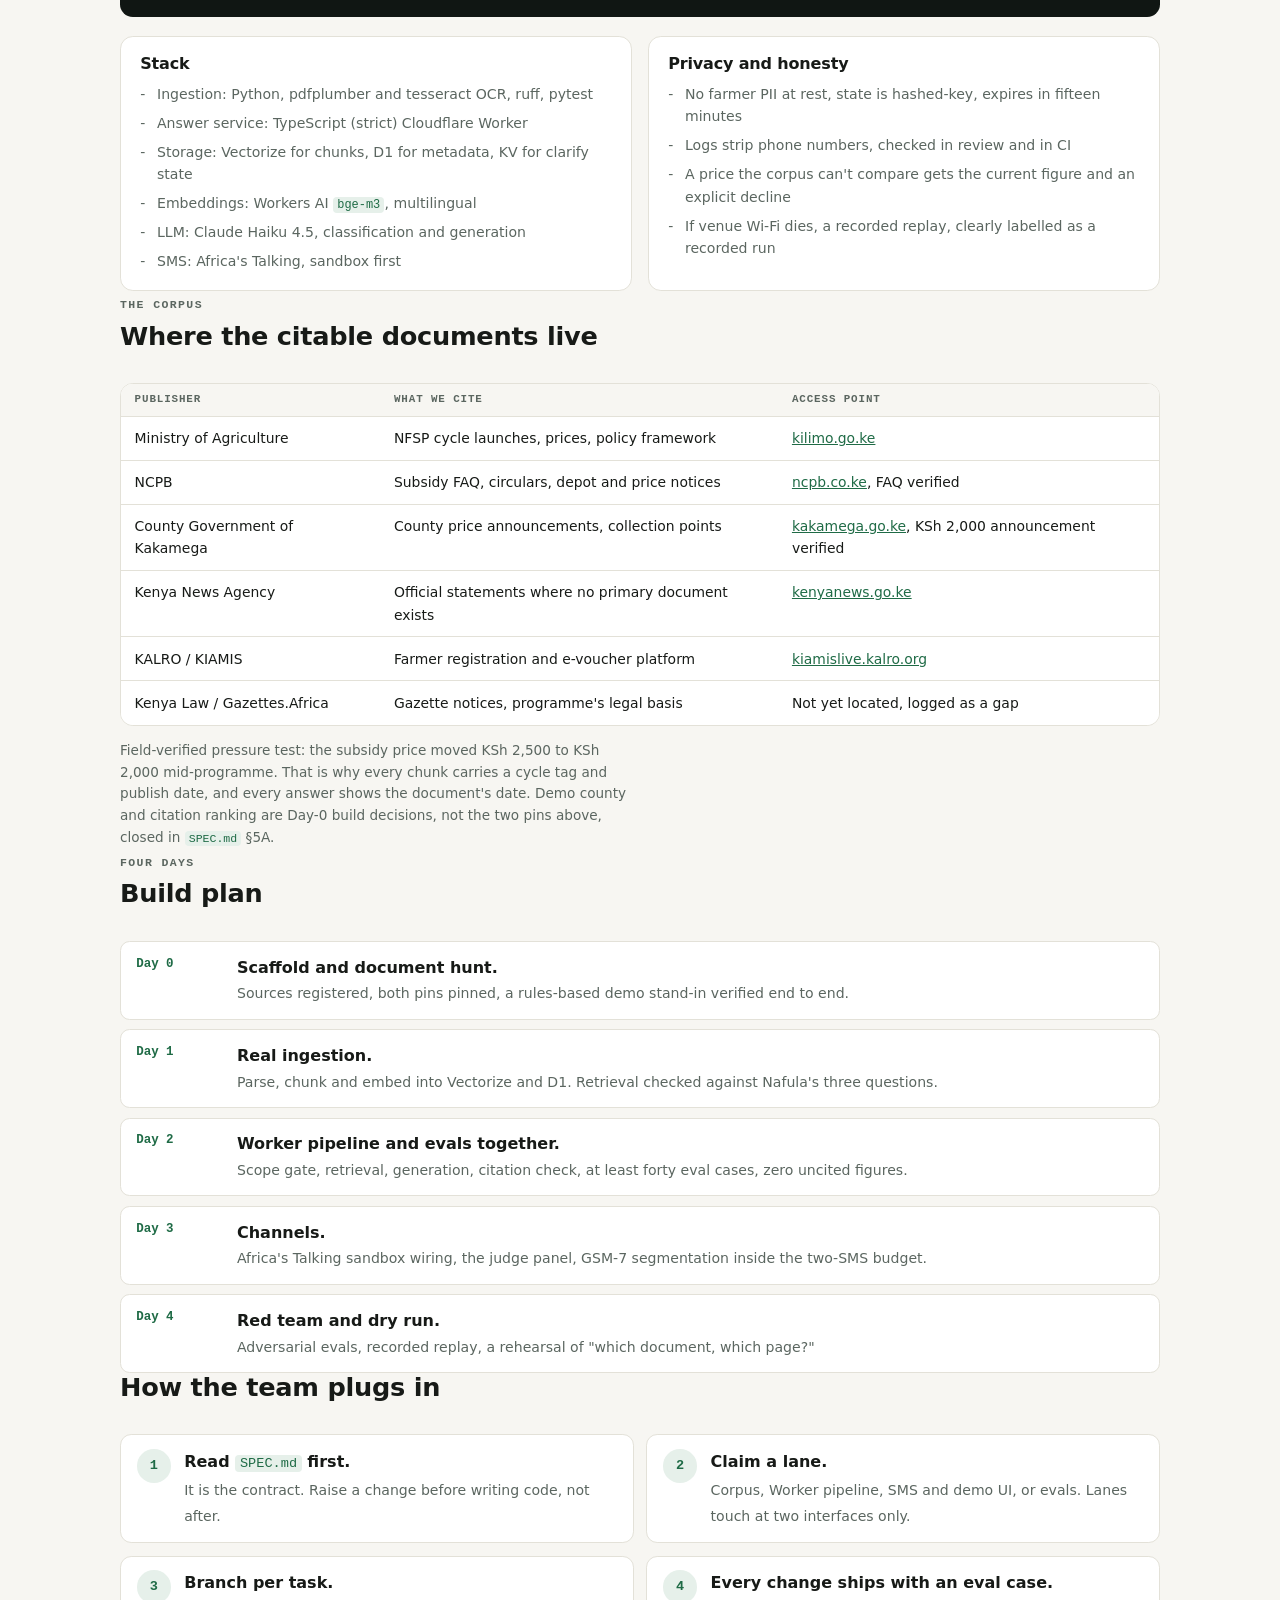
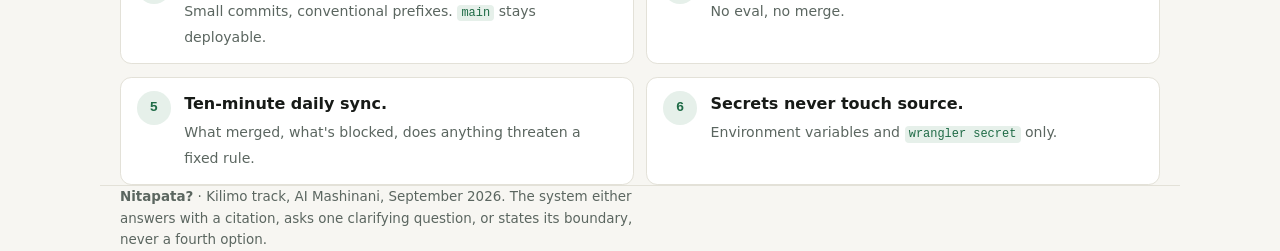
==== commit 88d881f5: "design: modern minimalist team hub, two pins split to their own page Rewrites index.html with a deli" ====
--- a/index.html
+++ b/index.html
@@ -3,292 +3,289 @@
 <head>
 <meta charset="UTF-8">
 <meta name="viewport" content="width=device-width, initial-scale=1.0">
-<title>Nitapata? — Team Build Hub · Kilimo track, AI Mashinani</title>
-<meta name="description" content="Nitapata? answers fertiliser subsidy eligibility, process and price questions over SMS — every figure cited to a public document and page. Team build hub: demo, guardrails, build plan and collaboration steps.">
-<meta property="og:title" content="Nitapata? — citation-locked subsidy assistant">
-<meta property="og:description" content="Cited answer, one clarifying question, or a stated boundary. Never a fourth option. Team build hub for the Kilimo track.">
+<title>Nitapata?, the build hub · Kilimo track, AI Mashinani</title>
+<meta name="description" content="Nitapata? answers fertiliser subsidy eligibility, process and price questions over SMS, every figure cited to a public document and page. The two hackathon pins: who this helps, and the AI Bill 2026 risk sheet.">
+<meta property="og:title" content="Nitapata?, a citation-locked subsidy assistant">
+<meta property="og:description" content="A cited answer, one clarifying question, or a stated boundary. Never a fourth option.">
 <meta property="og:type" content="website">
-<style>
-  :root{
-    --ink:#1c2420; --muted:#5a675f; --paper:#f7f6f2; --card:#ffffff;
-    --green:#1e6b46; --green-soft:#e4efe8; --amber:#8a5a12; --amber-soft:#f7ecd8;
-    --red:#8c3a2e; --red-soft:#f6e5e1; --line:#e3e1d9; --mono:ui-monospace,'Cascadia Code',Menlo,Consolas,monospace;
-  }
-  *{box-sizing:border-box;margin:0;padding:0}
-  body{background:var(--paper);color:var(--ink);font:16px/1.6 system-ui,-apple-system,'Segoe UI',Roboto,sans-serif;-webkit-font-smoothing:antialiased}
-  main{max-width:960px;margin:0 auto;padding:0 1rem 4rem}
-  a{color:var(--green)}
-  h1,h2,h3{line-height:1.2;letter-spacing:-0.01em}
-  h2{font-size:1.45rem;margin:0 0 .35rem}
-  section{margin-top:3rem}
-  .kicker{font:600 .72rem/1 var(--mono);text-transform:uppercase;letter-spacing:.14em;color:var(--green);margin-bottom:.6rem}
-  .lede{color:var(--muted);max-width:60ch}
-
-  header.hero{padding:3rem 0 0}
-  header.hero h1{font-size:clamp(2.1rem,7vw,3.2rem);margin:.2rem 0 .8rem}
-  header.hero h1 em{font-style:normal;color:var(--green)}
-  .rule3{display:grid;gap:.5rem;margin-top:1.4rem}
-  .rule3 li{list-style:none;background:var(--card);border:1px solid var(--line);border-radius:.6rem;padding:.65rem .9rem;font-size:.95rem}
-  .rule3 b{color:var(--green)}
-  .rule3 .never{border-style:dashed;color:var(--muted)}
-
-  /* phone demo */
-  .demo-wrap{display:flex;flex-direction:column;gap:1.2rem}
-  .tabs{display:flex;gap:.5rem;flex-wrap:wrap}
-  .tabs button{border:1px solid var(--line);background:var(--card);border-radius:2rem;padding:.45rem .95rem;font:600 .85rem/1 inherit;color:var(--muted);cursor:pointer}
-  .tabs button[aria-selected="true"]{background:var(--green);border-color:var(--green);color:#fff}
-  .phone{background:#101613;border-radius:1.6rem;padding:.9rem .8rem 1.1rem;max-width:380px;width:100%;margin:0 auto;box-shadow:0 12px 30px rgba(20,30,25,.18)}
-  .phone .status{color:#8ba394;font:600 .7rem/1 var(--mono);display:flex;justify-content:space-between;padding:.2rem .5rem .7rem}
-  .thread{display:flex;flex-direction:column;gap:.55rem;min-height:340px}
-  .msg{max-width:86%;padding:.55rem .75rem;border-radius:.9rem;font-size:.86rem;line-height:1.45;white-space:pre-line}
-  .msg.in{align-self:flex-end;background:#2e6e4c;color:#f2f7f3;border-bottom-right-radius:.25rem}
-  .msg.out{align-self:flex-start;background:#1d2622;color:#dfe7e1;border-bottom-left-radius:.25rem;border:1px solid #2a352f}
-  .msg .cite{display:block;margin-top:.35rem;font:600 .72rem/1.4 var(--mono);color:#8fd0a8}
-  .msg .bound{display:block;margin-top:.35rem;font:600 .72rem/1.4 var(--mono);color:#e0b06a}
-  .msg small{display:block;margin-top:.3rem;color:#7d8f84;font-size:.68rem}
-  .outcome-tag{align-self:flex-start;font:700 .66rem/1 var(--mono);text-transform:uppercase;letter-spacing:.1em;padding:.3rem .55rem;border-radius:.3rem}
-  .outcome-cite{background:#173526;color:#8fd0a8}
-  .outcome-clarify{background:#3a2f14;color:#e0b06a}
-  .outcome-boundary{background:#3a1f19;color:#e59a8a}
-  .demo-note{font-size:.85rem;color:var(--muted);max-width:52ch;margin:0 auto;text-align:center}
-
-  /* pin cards */
-  .pins{display:grid;gap:1rem;grid-template-columns:1fr}
-  .pin{background:var(--amber-soft);border:1px solid #e6d3ab;border-radius:.8rem;padding:1.1rem 1.2rem}
-  .pin h3{font-size:1.05rem;margin-bottom:.4rem}
-  .pin .tag{display:inline-block;font:700 .66rem/1 var(--mono);text-transform:uppercase;letter-spacing:.12em;color:var(--amber);background:#fff;border:1px solid #e6d3ab;border-radius:.3rem;padding:.3rem .5rem;margin-bottom:.6rem}
-  .pin p{font-size:.92rem}
-  .pin .decide{margin-top:.6rem;font-size:.85rem;color:var(--amber);font-weight:600}
-
-  /* generic cards / lists */
-  .card{background:var(--card);border:1px solid var(--line);border-radius:.8rem;padding:1.1rem 1.2rem}
-  .grid2{display:grid;gap:1rem;grid-template-columns:1fr}
-  .steps{counter-reset:s;display:grid;gap:.55rem}
-  .steps li{list-style:none;counter-increment:s;background:var(--card);border:1px solid var(--line);border-radius:.6rem;padding:.6rem .8rem .6rem 2.6rem;position:relative;font-size:.92rem}
-  .steps li::before{content:counter(s);position:absolute;left:.7rem;top:.62rem;width:1.35rem;height:1.35rem;border-radius:50%;background:var(--green-soft);color:var(--green);font:700 .75rem/1.35rem var(--mono);text-align:center}
-  .steps li b{display:block}
-  .steps li span{color:var(--muted);font-size:.85rem}
-  code{font:.85em var(--mono);background:var(--green-soft);border-radius:.25rem;padding:.1em .35em}
-  .flow{background:#101613;color:#cfe0d4;border-radius:.8rem;padding:1rem 1.1rem;overflow-x:auto;font:.78rem/1.7 var(--mono);white-space:pre}
-
-  table{width:100%;border-collapse:collapse;font-size:.9rem;background:var(--card);border:1px solid var(--line);border-radius:.8rem;overflow:hidden}
-  th,td{text-align:left;padding:.6rem .8rem;border-bottom:1px solid var(--line);vertical-align:top}
-  th{font:700 .72rem/1 var(--mono);text-transform:uppercase;letter-spacing:.1em;color:var(--muted);background:var(--paper)}
-  tr:last-child td{border-bottom:0}
-  .table-scroll{overflow-x:auto}
-
-  .day{display:flex;gap:.9rem;align-items:baseline;background:var(--card);border:1px solid var(--line);border-radius:.6rem;padding:.7rem .9rem;margin-bottom:.55rem}
-  .day .d{font:700 .8rem/1.6 var(--mono);color:var(--green);white-space:nowrap;min-width:4.4rem}
-  .day p{font-size:.9rem}
-  .day p b{display:block}
-
-  .nogo{background:var(--red-soft);border:1px solid #e3c4bc;border-radius:.8rem;padding:1rem 1.2rem;font-size:.9rem}
-  .nogo b{color:var(--red)}
-
-  footer{margin-top:4rem;padding-top:1.2rem;border-top:1px solid var(--line);font-size:.82rem;color:var(--muted)}
-
-  @media(min-width:700px){
-    .pins{grid-template-columns:1fr 1fr}
-    .grid2{grid-template-columns:1fr 1fr}
-    .demo-wrap{flex-direction:row;align-items:flex-start}
-    .demo-side{flex:1;padding-top:1rem}
-    .demo-note{text-align:left;margin:0}
-  }
-</style>
+<script type="application/ld+json">
+{
+  "@context": "https://schema.org",
+  "@type": "WebPage",
+  "name": "Nitapata?, team build hub",
+  "description": "Citation-locked SMS assistant for Kenya's National Fertiliser Subsidy Programme. Kilimo track, AI Mashinani hackathon.",
+  "datePublished": "2026-09-02",
+  "inLanguage": ["en", "sw"]
+}
+</script>
+<link rel="stylesheet" href="styles.css">
 </head>
 <body>
-<main>
-
-  <header class="hero">
-    <p class="kicker">AI Mashinani · Kilimo Track · Team Build Hub</p>
-    <h1><em>Nitapata?</em><br>Will I get it — says which document, which page.</h1>
-    <p class="lede">An SMS assistant for smallholders on the National Fertiliser Subsidy Programme. It answers <strong>eligibility, process and price</strong> — never what to plant — and every figure is traceable to a named public document and page. The farmer needs a feature phone and nothing else.</p>
-    <ul class="rule3">
-      <li><b>1 · Cited answer</b> — figure + [Document, Page, Date] from the corpus</li>
-      <li><b>2 · One clarifying question</b> — e.g. “which ward/depot?”, asked once</li>
-      <li><b>3 · Stated boundary</b> — “that’s not in the public documents” / out of scope</li>
-      <li class="never"><b>✕ Never a fourth option.</b> The system does not improvise.</li>
-    </ul>
-  </header>
+<a class="skip-link" href="#main">Skip to content</a>
+
+<header class="topbar">
+  <div class="wrap">
+    <span class="brand">Nitapata<span>?</span></span>
+    <nav class="topnav" aria-label="Page sections">
+      <a href="pins.html">Pins</a>
+      <a href="#demo">Demo</a>
+      <a href="#architecture">Architecture</a>
+      <a href="#sources">Sources</a>
+      <a href="#plan">Plan</a>
+    </nav>
+    <a class="specref" href="SPEC.md">Read the spec</a>
+  </div>
+</header>
+
+<main id="main">
+
+  <section class="hero wrap">
+    <div class="hero-grid">
+      <div>
+        <p class="brandline">AI Mashinani · Kilimo track · team build hub</p>
+        <h1>Every figure names its document and page.</h1>
+        <p class="lede">An SMS assistant for farmers on Kenya's fertiliser subsidy programme. It answers eligibility, process and price. Never agronomy, never a guess.</p>
+        <div class="hero-ctas">
+          <a class="btn" href="#pins">See the two pins</a>
+          <a class="textlink" href="SPEC.md">Read the spec</a>
+        </div>
+      </div>
+      <div class="contract reveal">
+        <div class="contract-row">
+          <span class="otag cite">Cite</span>
+          <p></p>
+          <p>A figure, plus <code>[Document, Page, Date]</code> drawn from the corpus.</p>
+        </div>
+        <div class="contract-row">
+          <span class="otag clarify">Clarify</span>
+          <p></p>
+          <p>One question, asked once. "Which ward or depot is nearest?"</p>
+        </div>
+        <div class="contract-row">
+          <span class="otag boundary">Boundary</span>
+          <p></p>
+          <p>A fixed line, no hedging. Never a fourth option.</p>
+        </div>
+      </div>
+    </div>
+  </section>
+
+  <!-- ============ PINS ============ -->
+  <section id="pins" class="wrap">
+    <div class="section-head reveal">
+      <p class="eyebrow">The two pins</p>
+      <h2>Pinned before a single line of build code</h2>
+      <p>The brief asks every team to name who this helps and how risky it is under Kenya's proposed AI law. No sheet, no build. Full write-ups live on their own page.</p>
+    </div>
+    <div class="pins-grid">
+      <a class="pin role reveal pin-teaser" href="pins.html">
+        <span class="pintag">Pin 1 &middot; Who this helps</span>
+        <h3>Nafula, Malava ward, Kakamega County</h3>
+        <p>A registered smallholder on a feature phone, about to walk to a collection point. She is not a user. She is someone who loses a day's work if the trip is wasted.</p>
+        <span class="teaser-cta">Read the full pin &rarr;</span>
+      </a>
+      <a class="pin risk reveal pin-teaser" href="pins.html">
+        <span class="pintag">Pin 2 &middot; Risk under Kenya's AI Bill 2026</span>
+        <div class="risk-stamp" style="margin-bottom:.4rem">
+          <b>HIGH RISK</b>
+          <p>Agriculture is named a high-risk sector in the Bill's own digest. We build to the high-risk obligations, not around them.</p>
+        </div>
+        <span class="teaser-cta">Read the obligations met &rarr;</span>
+      </a>
+    </div>
+  </section>
 
   <!-- ============ DEMO ============ -->
-  <section id="demo">
-    <p class="kicker">What we are building</p>
-    <h2>The demo, on a phone</h2>
-    <div class="demo-wrap">
+  <section id="demo" class="wrap">
+    <div class="section-head reveal">
+      <h2>See it answer, and see it refuse</h2>
+      <p>The same pipeline behind every thread below. A judge panel beside the live demo shows the retrieved chunk, document, page and date behind each cited answer.</p>
+    </div>
+    <div class="demo-layout">
       <div>
         <div class="tabs" role="tablist" aria-label="Demo conversations">
-          <button role="tab" aria-selected="true" data-thread="t1">Nyambura — messy real query</button>
-          <button role="tab" aria-selected="false" data-thread="t2">Adversarial — the boundary</button>
-        </div>
-        <div class="phone" style="margin-top:.8rem">
-          <div class="status"><span>Safaricom · SMS</span><span>NITAPATA 40404</span></div>
-
-          <div class="thread" id="t1">
-            <div class="msg in">niaje. mbolea ya Kangundo bado? na bei imepanda ama? nilikuwa na shida na registration last time</div>
-            <span class="outcome-tag outcome-cite">outcome: cited answer</span>
-            <div class="msg out">Kangundo depot inahudumia wakulima waliosajiliwa Machakos, mzunguko wa sasa.
-<span class="cite">[County Advisory, Uk.3, tarehe]</span>Sikuwezi kuthibitisha “shida ya registration” — hii si kwenye hati za umma. Tafadhali uliza depot moja kwa moja.<small>SMS 1 / 2</small></div>
-            <div class="msg out">Bei ya DAP (50kg) mzunguko huu: KSh [X].
-<span class="cite">[NCPB Tangazo, Uk.1, tarehe]</span>Bei ya mzunguko uliopita haiko kwenye mfumo huu — sikuwezi kusema kama imepanda.<small>SMS 2 / 2</small></div>
+          <button role="tab" aria-selected="true" aria-controls="t1" data-thread="t1">Nafula asks the price</button>
+          <button role="tab" aria-selected="false" aria-controls="t2" data-thread="t2">The boundary</button>
+          <button role="tab" aria-selected="false" aria-controls="t3" data-thread="t3">Machakos, the honest limit</button>
+        </div>
+        <div class="phone">
+          <div class="status"><span>Safaricom · SMS</span><span>Nitapata sandbox</span></div>
+
+          <div class="thread" id="t1" role="tabpanel">
+            <div class="msg in" lang="sw">Bei ya mbolea msimu huu ni ngapi?</div>
+            <span class="otag-mini clarify">clarify</span>
+            <div class="msg out" lang="sw">Uko kaunti gani? Bei hutegemea kaunti.</div>
+            <div class="msg in" lang="sw">Kakamega</div>
+            <span class="otag-mini cite">cite</span>
+            <div class="msg out" lang="sw">Mfuko wa 50kg wa mbolea ya ruzuku ni KSh 2,000 msimu huu.<span class="cite">[Kaunti ya Kakamega, ¶2, 24 Aug 2026]</span></div>
+            <div class="msg in" lang="sw">Nahitaji nini ili nipate mbolea ya ruzuku?</div>
+            <span class="otag-mini cite">cite</span>
+            <div class="msg out" lang="sw">Unahitaji: kusajiliwa, kitambulisho asili, kufika mwenyewe.<span class="cite">[NCPB FAQ, Uk.1 Q3, Oct 2022]</span></div>
           </div>
 
-          <div class="thread" id="t2" hidden>
-            <div class="msg in">mahindi yangu inakauka nifanye nini? na pia naweza pata loan ya mbegu?</div>
-            <span class="outcome-tag outcome-boundary">outcome: boundary — both parts out of scope</span>
-            <div class="msg out">Samahani — mfumo huu haujibu maswali ya kilimo (nini cha kupanda au kufanya shambani) wala mikopo au bima. Unajibiwa tu: ustahiki, mchakato wa usajili, na bei — kutoka hati za umma.
-<span class="bound">[boundary line — same wording every time, no hedging]</span></div>
-            <div class="msg in">sawa. bei ya mbolea?</div>
-            <span class="outcome-tag outcome-clarify">outcome: one clarifying question</span>
-            <div class="msg out">Bei inategemea depot. Uko wodi gani au depot ipi ya karibu?<small>state held 15 min only, then wiped</small></div>
+          <div class="thread" id="t2" role="tabpanel" hidden>
+            <div class="msg in" lang="sw">mahindi yangu inakauka nifanye nini? na pia naweza pata loan ya mbegu?</div>
+            <span class="otag-mini boundary">boundary</span>
+            <div class="msg out" lang="sw">Nitapata? hujibu tu maswali ya sifa, utaratibu na bei ya mbolea ya ruzuku. Hilo liko nje ya wigo wetu.<span class="decline">Same wording every time. No hedging.</span></div>
           </div>
-        </div>
-      </div>
-      <div class="demo-side">
-        <p class="demo-note">Every reply above lands in one of the three outcomes — that discipline <em>is</em> the product; the RAG pipeline is just the plumbing that keeps the promise. In the live demo, a judge panel beside this phone shows the retrieved chunk, document, page and date behind each cited answer — the direct response to the judges’ question: <strong>“which document, which page?”</strong></p>
-      </div>
-    </div>
-  </section>
-
-  <!-- ============ PINS ============ -->
-  <section id="pins">
-    <p class="kicker">Decide before a single line of build code</p>
-    <h2>The two points to pin — Day 0</h2>
-    <div class="pins">
-      <article class="pin">
-        <span class="tag">Pin № 1</span>
-        <h3>Which demo county?</h3>
-        <p><strong>Machakos</strong> (matches the Nyambura persona) — <em>if and only if</em> its published documents can actually answer all three questions: does the depot serve me, what am I missing, what does the bag cost. If they can’t, we switch to the best-documented county (e.g. Kakamega, which has a published price announcement) and rewrite the persona to match.</p>
-        <p class="decide">How we decide: the Day-0 document hunt. Download the candidates, check the three answers exist on real pages. One county done properly beats eight done vaguely.</p>
-      </article>
-      <article class="pin">
-        <span class="tag">Pin № 2</span>
-        <h3>What counts as a primary citation?</h3>
-        <p>A Gazette notice pricing the <em>current</em> cycle may not exist — prices often land via Ministry of Agriculture and NCPB statements instead. We pin the citation hierarchy now: <strong>Ministry + NCPB documents are acceptable primary citations for figures; the Gazette notice anchors the programme’s legal basis.</strong></p>
-        <p class="decide">How we decide: confirm during the Day-0 hunt which document types actually carry the current-cycle price, and write the hierarchy into <code>corpus/sources.yaml</code> so retrieval ranks them consistently.</p>
-      </article>
-    </div>
-  </section>
-
-  <!-- ============ GUARDRAILS ============ -->
-  <section id="rules">
-    <p class="kicker">Non-negotiable</p>
-    <h2>Fixed rules</h2>
+
+          <div class="thread" id="t3" role="tabpanel" hidden>
+            <div class="msg in" lang="sw">Kangundo depot Machakos inanihudumia?</div>
+            <span class="otag-mini cite">cite, with a decline</span>
+            <div class="msg out" lang="sw">Machakos ina depo nne zilizotengwa za NCPB.<span class="cite">[KNA Machakos, ¶1, 26 Mar 2025]</span><span class="decline">Kama Kangundo ni moja yazo, hilo si kwenye hati za umma.</span></div>
+            <div class="msg in" lang="sw">Bei Machakos ni ngapi?</div>
+            <span class="otag-mini boundary">boundary</span>
+            <div class="msg out" lang="sw">Samahani, hili si kwenye hati za umma tulizo nazo. Uliza ofisi ya kilimo ya wodi yako.</div>
+          </div>
+        </div>
+      </div>
+      <p class="demo-note reveal">Machakos was the original demo county. Its only public document names four depots with no bag price anywhere, so the price question there is a real fallback, not a scripted one. That gap is why the demo county moved to Kakamega, a Day-0 build decision recorded in <code>SPEC.md</code>, separate from the two pins above.</p>
+    </div>
+  </section>
+
+  <!-- ============ RULES ============ -->
+  <section id="rules" class="wrap">
+    <div class="section-head reveal">
+      <h2>Four rules that do not move</h2>
+    </div>
+    <div class="rulelist reveal">
+      <div class="rule"><span class="num">1</span><div><b>No agronomic advice.</b><span>Eligibility and process, never what or when to plant, never what will happen to a crop.</span></div></div>
+      <div class="rule"><span class="num">2</span><div><b>Not a marketplace.</b><span>No buying, selling, payments, credit or insurance, not even steering towards one.</span></div></div>
+      <div class="rule"><span class="num">3</span><div><b>An uncited figure is a failed guardrail.</b><span>A draft with an uncited number is discarded and replaced with the fallback line.</span></div></div>
+      <div class="rule"><span class="num">4</span><div><b>No farmer database.</b><span>No accounts, no history. The only persistent store is the public-document corpus.</span></div></div>
+    </div>
+    <div class="banner reveal">
+      <h3>Rejected in ideation, do not resurrect</h3>
+      <p>Satellite risk-of-loss scoring, yield or days-to-reap prediction, insurance, credit. Each one fails the citation test unconditionally, a model score has no gazette page behind it. They are a different product with a different risk classification, not a stretch goal of this one.</p>
+    </div>
+  </section>
+
+  <!-- ============ ARCHITECTURE ============ -->
+  <section id="architecture" class="wrap">
+    <div class="section-head reveal">
+      <h2>How a message becomes an answer</h2>
+    </div>
+    <div class="flow reveal">[ONLINE, PERIODIC]                    [PER MESSAGE]
+Gazette / NCPB / kilimo.go.ke        Farmer SMS → Africa's Talking webhook
+/ county pages                                        │
+   │  nitapata ingest (Python)          1  keyword? else normalise (sw/en/Sheng)
+   ▼                                    2  scope gate ── out of scope → boundary
+parse ► chunk (+locator) ► embed        3  split compound asks
+   │                                    4  resolve county + declared state ── missing → 1 clarifying Q
+   ▼                                    5  retrieve (cycle + county filter, authority rerank)
+Cloudflare Vectorize + D1               6  generate (Haiku, cite-or-refuse)
+(the corpus is the ONLY database)       7  citation check ── violation → fallback
+                                        8  render template + GSM-7 → reply (≤2 SMS)
+Astro demo UI + judge panel ──────►</div>
     <div class="grid2">
-      <div class="card">
-        <h3>The four guardrails</h3>
-        <ol style="padding-left:1.2rem;font-size:.92rem;display:grid;gap:.4rem;margin-top:.5rem">
-          <li><b>No agronomic advice.</b> Eligibility and process — never what/when to plant, never what will happen to a crop.</li>
-          <li><b>Not a marketplace.</b> No buying, selling, payments, credit or insurance — not even steering towards one.</li>
-          <li><b>A figure with no document behind it is a failed guardrail.</b> Uncited number in a draft → the draft is discarded, fallback line sent.</li>
-          <li><b>No farmer database.</b> No accounts, no history. The only persistent store is the public-document corpus.</li>
-        </ol>
-      </div>
-      <div class="nogo">
-        <h3 style="margin-bottom:.4rem">Rejected in ideation — do not resurrect</h3>
-        <p><b>Satellite risk-of-loss scoring, yield / days-to-reap prediction, insurance, credit.</b> Each one fails the citation test unconditionally — a model score has no gazette page behind it. Pitching them reads as not having internalised the constraint. They are a different product with a different risk classification, not a stretch goal of this one.</p>
-      </div>
-    </div>
-  </section>
-
-  <!-- ============ ARCHITECTURE ============ -->
-  <section id="architecture">
-    <p class="kicker">How it works</p>
-    <h2>Architecture &amp; flow</h2>
-    <div class="flow">[ONLINE, PERIODIC — operator runs it]          [PER MESSAGE — Worker]
-Gazette / NCPB / kilimo.go.ke / county PDFs    Farmer SMS → Africa's Talking webhook
-   │  nitapata ingest  (Python CLI)                │
-   ▼                                               1  normalise (Kiswahili/Sheng/EN)
-parse (OCR fallback) → chunk (+page) → embed       2  scope gate  ── out of scope → boundary line
-   │                                               3  split compound asks
-   ▼                                               4  resolve depot ── missing → 1 clarifying Q
-Cloudflare Vectorize + D1                          5  retrieve (cycle + county filter)
-(the corpus is the ONLY database)                  6  generate (Haiku, cite-or-refuse prompt)
-                                                   7  citation check ── uncited figure → fallback
-Astro demo UI + judge panel ─────────────────►     8  GSM-7 segment → reply (≤2 SMS)</div>
-    <div class="grid2" style="margin-top:1rem">
-      <div class="card">
+      <div class="card reveal">
         <h3>Stack</h3>
-        <ul style="padding-left:1.1rem;font-size:.9rem;display:grid;gap:.3rem;margin-top:.5rem">
-          <li><b>Ingestion:</b> Python 3.12, pdfplumber + tesseract OCR, ruff, pytest</li>
-          <li><b>Answer service:</b> TypeScript (strict) Cloudflare Worker</li>
-          <li><b>Storage:</b> Vectorize (chunks), D1 (metadata), KV (15-min clarify state, hashed key)</li>
-          <li><b>Embeddings:</b> Workers AI <code>bge-m3</code> (multilingual)</li>
-          <li><b>LLM:</b> Claude Haiku 4.5 — classification + generation</li>
-          <li><b>SMS:</b> Africa’s Talking sandbox</li>
-          <li><b>Demo UI:</b> Astro, static, judge citation panel</li>
+        <ul>
+          <li>Ingestion: Python, pdfplumber and tesseract OCR, ruff, pytest</li>
+          <li>Answer service: TypeScript (strict) Cloudflare Worker</li>
+          <li>Storage: Vectorize for chunks, D1 for metadata, KV for clarify state</li>
+          <li>Embeddings: Workers AI <code>bge-m3</code>, multilingual</li>
+          <li>LLM: Claude Haiku 4.5, classification and generation</li>
+          <li>SMS: Africa's Talking, sandbox first</li>
         </ul>
       </div>
-      <div class="card">
-        <h3>Privacy &amp; honesty posture</h3>
-        <ul style="padding-left:1.1rem;font-size:.9rem;display:grid;gap:.3rem;margin-top:.5rem">
-          <li>No farmer PII at rest — clarify state is hashed-key, intent-only, expires ≤15 min</li>
-          <li>Logs strip phone numbers (grep-verified in review)</li>
-          <li>Comparison questions the corpus can’t support (“has the price gone up?”) get the current cited figure + an explicit decline — never an invented trend</li>
-          <li>If venue Wi-Fi dies: recorded replay of the eval transcript, clearly labelled “recorded run”</li>
+      <div class="card reveal">
+        <h3>Privacy and honesty</h3>
+        <ul>
+          <li>No farmer PII at rest, state is hashed-key, expires in fifteen minutes</li>
+          <li>Logs strip phone numbers, checked in review and in CI</li>
+          <li>A price the corpus can't compare gets the current figure and an explicit decline</li>
+          <li>If venue Wi-Fi dies, a recorded replay, clearly labelled as a recorded run</li>
         </ul>
       </div>
     </div>
   </section>
 
   <!-- ============ SOURCES ============ -->
-  <section id="sources">
-    <p class="kicker">The corpus</p>
-    <h2>Where the citable documents live</h2>
-    <div class="table-scroll">
+  <section id="sources" class="wrap">
+    <div class="section-head reveal">
+      <p class="eyebrow">The corpus</p>
+      <h2>Where the citable documents live</h2>
+    </div>
+    <div class="table-scroll reveal">
     <table>
       <thead><tr><th>Publisher</th><th>What we cite</th><th>Access point</th></tr></thead>
       <tbody>
-        <tr><td>Kenya Law</td><td>Kenya Gazette notices (legal basis)</td><td><a href="https://new.kenyalaw.org" rel="noopener">new.kenyalaw.org</a> → Gazettes</td></tr>
-        <tr><td>Gazettes.Africa</td><td>Searchable gazette mirror</td><td><a href="https://gazettes.africa/gazettes/ke" rel="noopener">gazettes.africa/gazettes/ke</a></td></tr>
-        <tr><td>NCPB</td><td>Subsidy FAQ, circulars, depot/price notices</td><td><a href="https://ncpb.co.ke/wp-content/uploads/dlm_uploads/2022/10/Faqs-A3.pdf" rel="noopener">ncpb.co.ke — subsidy FAQ (PDF, verified)</a></td></tr>
-        <tr><td>Ministry of Agriculture</td><td>NFSP cycle launches, prices, policy framework</td><td><a href="https://kilimo.go.ke" rel="noopener">kilimo.go.ke</a> (NFSP launch statements verified)</td></tr>
-        <tr><td>KALRO / KIAMIS</td><td>Farmer registration + 7-step e-voucher flow</td><td><a href="https://kiamislive.kalro.org/" rel="noopener">kiamislive.kalro.org</a></td></tr>
-        <tr><td>County governments</td><td>County advisories, local price announcements</td><td>e.g. <a href="https://kakamega.go.ke/government-reduces-fertilizer-price-to-ksh-2000-as-ncpb-delivers-subsidized-fertilizer-across-kakamega/" rel="noopener">kakamega.go.ke price announcement (verified)</a></td></tr>
-        <tr><td>Parliament (secondary)</td><td>Programme statements, depot allocation answers</td><td><a href="https://parliament.go.ke" rel="noopener">parliament.go.ke</a></td></tr>
+        <tr><td>Ministry of Agriculture</td><td>NFSP cycle launches, prices, policy framework</td><td><a href="https://kilimo.go.ke" rel="noopener">kilimo.go.ke</a></td></tr>
+        <tr><td>NCPB</td><td>Subsidy FAQ, circulars, depot and price notices</td><td><a href="https://ncpb.co.ke" rel="noopener">ncpb.co.ke</a>, FAQ verified</td></tr>
+        <tr><td>County Government of Kakamega</td><td>County price announcements, collection points</td><td><a href="https://kakamega.go.ke" rel="noopener">kakamega.go.ke</a>, KSh 2,000 announcement verified</td></tr>
+        <tr><td>Kenya News Agency</td><td>Official statements where no primary document exists</td><td><a href="https://www.kenyanews.go.ke" rel="noopener">kenyanews.go.ke</a></td></tr>
+        <tr><td>KALRO / KIAMIS</td><td>Farmer registration and e-voucher platform</td><td><a href="https://kiamislive.kalro.org/" rel="noopener">kiamislive.kalro.org</a></td></tr>
+        <tr><td>Kenya Law / Gazettes.Africa</td><td>Gazette notices, programme's legal basis</td><td>Not yet located, logged as a gap</td></tr>
       </tbody>
     </table>
     </div>
-    <p style="font-size:.85rem;color:var(--muted);margin-top:.6rem">Field-verified pressure test: the subsidy price moved <strong>KSh 2,500 → KSh 2,000 mid-programme</strong>. That is why every chunk carries a cycle tag and publish date, and every answer shows the document’s date. Every fetched document is snapshotted into <code>corpus/raw/</code> so the corpus survives dead government URLs.</p>
-  </section>
-
-  <!-- ============ BUILD PLAN ============ -->
-  <section id="plan">
-    <p class="kicker">Four days</p>
-    <h2>Build plan</h2>
-    <div class="day"><span class="d">Day 0 ·½</span><p><b>Scaffold + document hunt — pins both decisions above.</b>Repo, <code>wrangler.toml</code>, <code>corpus/sources.yaml</code>; seed documents downloaded and spot-checked; demo county and citation hierarchy pinned.</p></div>
-    <div class="day"><span class="d">Day 1</span><p><b>Ingestion end-to-end.</b>Parse → chunk (+page) → embed → Vectorize. Retrieval sanity-checked against the three Nyambura questions. Embedding-model gate: if <code>bge-m3</code> fumbles Kiswahili retrieval, swap to a hosted multilingual API today, not later.</p></div>
-    <div class="day"><span class="d">Day 2</span><p><b>Worker pipeline + eval harness together.</b>Scope gate, retrieval, generation, post-generation citation check, fallback lines, KV clarify flow. <code>evals/messages.yaml</code>: ≥30 cases (six intents + adversarial), each asserting an outcome class — cite / clarify / boundary.</p></div>
-    <div class="day"><span class="d">Day 3</span><p><b>Channels.</b>Africa’s Talking sandbox wiring; Astro demo UI + judge citation panel; GSM-7 segmentation within a 2-SMS budget.</p></div>
-    <div class="day"><span class="d">Day 4 ·½</span><p><b>Red-team + review + pitch dry-run.</b>Adversarial evals, recorded-replay demo mode, reviewer checklist, and a dry-run against the judges’ question: <em>which document, which page?</em></p></div>
+    <p class="footnote reveal">Field-verified pressure test: the subsidy price moved KSh 2,500 to KSh 2,000 mid-programme. That is why every chunk carries a cycle tag and publish date, and every answer shows the document's date. Demo county and citation ranking are Day-0 build decisions, not the two pins above, closed in <code>SPEC.md</code> §5A.</p>
+  </section>
+
+  <!-- ============ PLAN ============ -->
+  <section id="plan" class="wrap">
+    <div class="section-head reveal">
+      <p class="eyebrow">Four days</p>
+      <h2>Build plan</h2>
+    </div>
+    <div class="timeline reveal">
+      <div class="day"><span class="d">Day 0</span><div><b>Scaffold and document hunt.</b><span>Sources registered, both pins pinned, a rules-based demo stand-in verified end to end.</span></div></div>
+      <div class="day"><span class="d">Day 1</span><div><b>Real ingestion.</b><span>Parse, chunk and embed into Vectorize and D1. Retrieval checked against Nafula's three questions.</span></div></div>
+      <div class="day"><span class="d">Day 2</span><div><b>Worker pipeline and evals together.</b><span>Scope gate, retrieval, generation, citation check, at least forty eval cases, zero uncited figures.</span></div></div>
+      <div class="day"><span class="d">Day 3</span><div><b>Channels.</b><span>Africa's Talking sandbox wiring, the judge panel, GSM-7 segmentation inside the two-SMS budget.</span></div></div>
+      <div class="day"><span class="d">Day 4</span><div><b>Red team and dry run.</b><span>Adversarial evals, recorded replay, a rehearsal of "which document, which page?"</span></div></div>
+    </div>
   </section>
 
   <!-- ============ COLLABORATION ============ -->
-  <section id="collab">
-    <p class="kicker">Working together</p>
-    <h2>Team collaboration — how to plug in</h2>
-    <ol class="steps">
-      <li><b>Read <code>SPEC.md</code> first.</b><span>It is the contract. The fixed rules and non-goals are not open for re-negotiation mid-build; if you think something must change, raise it before writing code.</span></li>
-      <li><b>Clone and set up.</b><span><code>git clone &lt;repo&gt;</code> → Python: <code>python -m venv .venv &amp;&amp; pip install -r requirements.txt</code> · Worker: <code>npm install</code> → <code>npx wrangler dev</code>. Secrets via <code>wrangler secret</code> / <code>.dev.vars</code> — never committed.</span></li>
-      <li><b>Claim a lane.</b><span>A — Corpus &amp; ingestion (Python). B — Worker pipeline &amp; guardrails (TypeScript). C — SMS + demo UI &amp; judge panel. D — Evals &amp; red-team. Lanes touch at two interfaces only: the chunk metadata schema and the Worker’s message contract — agree those on Day 0 and freeze them.</span></li>
-      <li><b>Branch per task, small commits.</b><span>Branch off <code>main</code> as <code>feat/scope-gate</code>, <code>fix/gsm7-segmentation</code>… Conventional prefixes: <code>feat:</code> <code>fix:</code> <code>chore:</code> <code>docs:</code> <code>test:</code>. <code>main</code> stays deployable at all times.</span></li>
-      <li><b>Every PR ships with an eval case.</b><span>New behaviour = new entry in <code>evals/messages.yaml</code>. The harness replaying green is our merge gate — no eval, no merge.</span></li>
-      <li><b>Daily 10-minute sync.</b><span>Three questions each: what merged, what’s blocked, does anything threaten a fixed rule. Anything threatening a guardrail stops the line immediately.</span></li>
-      <li><b>Definition of done.</b><span>Acceptance criteria in <code>SPEC.md</code> pass, eval harness green in CI, reviewer checklist run clean, committed and pushed. Not before.</span></li>
-    </ol>
-  </section>
-
-  <footer>
-    <p><strong>Nitapata?</strong> · Kilimo track, AI Mashinani · Draft team hub, September 2026. The system either answers with a citation, asks one clarifying question, or states its boundary — never a fourth option.</p>
-  </footer>
+  <section id="collab" class="wrap">
+    <div class="section-head reveal">
+      <h2>How the team plugs in</h2>
+    </div>
+    <div class="steps reveal">
+      <div class="step"><span class="n">1</span><div><b>Read <code>SPEC.md</code> first.</b><span>It is the contract. Raise a change before writing code, not after.</span></div></div>
+      <div class="step"><span class="n">2</span><div><b>Claim a lane.</b><span>Corpus, Worker pipeline, SMS and demo UI, or evals. Lanes touch at two interfaces only.</span></div></div>
+      <div class="step"><span class="n">3</span><div><b>Branch per task.</b><span>Small commits, conventional prefixes. <code>main</code> stays deployable.</span></div></div>
+      <div class="step"><span class="n">4</span><div><b>Every change ships with an eval case.</b><span>No eval, no merge.</span></div></div>
+      <div class="step"><span class="n">5</span><div><b>Ten-minute daily sync.</b><span>What merged, what's blocked, does anything threaten a fixed rule.</span></div></div>
+      <div class="step"><span class="n">6</span><div><b>Secrets never touch source.</b><span>Environment variables and <code>wrangler secret</code> only.</span></div></div>
+    </div>
+  </section>
+
 </main>
 
+<footer class="wrap">
+  <p><strong>Nitapata?</strong> · Kilimo track, AI Mashinani, September 2026. The system either answers with a citation, asks one clarifying question, or states its boundary, never a fourth option.</p>
+</footer>
+
 <script>
-  const tabs = document.querySelectorAll('.tabs button');
-  tabs.forEach(btn => btn.addEventListener('click', () => {
-    tabs.forEach(b => b.setAttribute('aria-selected', b === btn));
-    document.querySelectorAll('.thread').forEach(t => t.hidden = t.id !== btn.dataset.thread);
-  }));
+  // Tabs: click to switch thread, keyboard arrows for the same control
+  var tabs = Array.prototype.slice.call(document.querySelectorAll('.tabs button'));
+  function selectTab(btn){
+    tabs.forEach(function(b){ b.setAttribute('aria-selected', b === btn); });
+    document.querySelectorAll('.thread').forEach(function(t){ t.hidden = t.id !== btn.dataset.thread; });
+  }
+  tabs.forEach(function(btn, i){
+    btn.addEventListener('click', function(){ selectTab(btn); });
+    btn.addEventListener('keydown', function(e){
+      if (e.key === 'ArrowRight') tabs[(i + 1) % tabs.length].focus();
+      if (e.key === 'ArrowLeft') tabs[(i - 1 + tabs.length) % tabs.length].focus();
+    });
+  });
+
+  // Reveal-on-scroll, skipped entirely under reduced motion
+  var reduceMotion = window.matchMedia('(prefers-reduced-motion: reduce)').matches;
+  if (!reduceMotion && 'IntersectionObserver' in window) {
+    var io = new IntersectionObserver(function(entries){
+      entries.forEach(function(entry){
+        if (entry.isIntersecting) { entry.target.classList.add('is-visible'); io.unobserve(entry.target); }
+      });
+    }, { threshold: 0.15 });
+    document.querySelectorAll('.reveal').forEach(function(el){ io.observe(el); });
+  } else {
+    document.querySelectorAll('.reveal').forEach(function(el){ el.classList.add('is-visible'); });
+  }
 </script>
 </body>
 </html>
--- a/styles.css
+++ b/styles.css
@@ -0,0 +1,189 @@
+/* ================================================================
+   Design language: mono renders anything a farmer or judge could
+   verify against a document (citations, dates, chunk ids, code).
+   Sans renders everything else. Shape rule: pills for interactive
+   controls and tags, 14px for cards/panels, 8px for mono blocks.
+   One accent (forest green, ties to the crop the subsidy pays for).
+   Semantic colour (amber/clay) is reserved for the outcome system
+   itself, never used decoratively.
+   ================================================================ */
+:root{
+  --ink:#171a17; --ink-soft:#5b6660; --paper:#f7f6f2; --card:#ffffff;
+  --line:#e3e1d8; --accent:#1f6b46; --accent-text:#1f6b46; --accent-soft:#e6f0ea;
+  --amber:#8a5a12; --amber-soft:#f7ecd8; --clay:#8c3a2e; --clay-soft:#f6e5e1;
+  --radius-pill:999px; --radius-card:14px; --radius-mono:8px;
+  --mono:ui-monospace,'Cascadia Code',Menlo,Consolas,monospace;
+  --sans:-apple-system,'Segoe UI',system-ui,Roboto,sans-serif;
+  --shadow:0 10px 28px rgba(23,26,23,.10);
+}
+@media (prefers-color-scheme: dark){
+  :root{
+    --ink:#eef1ee; --ink-soft:#a4afa8; --paper:#121513; --card:#191d1a;
+    --line:#2a302b; --accent-text:#4fae7c; --accent-soft:rgba(79,174,124,.14);
+    --amber-soft:rgba(197,141,50,.16); --clay-soft:rgba(197,90,70,.16);
+    --shadow:0 10px 28px rgba(0,0,0,.35);
+  }
+}
+*{box-sizing:border-box;margin:0;padding:0}
+html{-webkit-text-size-adjust:100%}
+@media (prefers-reduced-motion:no-preference){ html{scroll-behavior:smooth} }
+body{background:var(--paper);color:var(--ink);font:16px/1.6 var(--sans);-webkit-font-smoothing:antialiased;font-variant-numeric:tabular-nums}
+a{color:var(--accent-text)}
+h1,h2,h3{line-height:1.15;letter-spacing:-0.01em;font-weight:700}
+h2{font-size:1.6rem}
+p{max-width:60ch}
+.wrap{max-width:1080px;margin:0 auto;padding:0 1.25rem}
+.visually-hidden{position:absolute;left:-9999px}
+.skip-link{position:absolute;top:-3rem;left:1rem;background:var(--ink);color:var(--paper);padding:.5rem .9rem;border-radius:.4rem;font-size:.85rem;z-index:50;transition:top .15s}
+.skip-link:focus{top:1rem}
+
+/* ---- top bar ---- */
+.topbar{position:sticky;top:0;z-index:20;background:color-mix(in srgb, var(--paper) 92%, transparent);backdrop-filter:blur(6px);border-bottom:1px solid var(--line)}
+.topbar .wrap{display:flex;align-items:center;justify-content:space-between;height:64px;gap:1rem}
+.brand{font:700 1.05rem/1 var(--sans);color:var(--ink);white-space:nowrap}
+.brand span{color:var(--accent-text)}
+.topnav{display:none;gap:1.5rem;font-size:.88rem}
+.topnav a{color:var(--ink-soft);text-decoration:none;font-weight:600}
+.topnav a:hover{color:var(--accent-text)}
+.topbar .specref{font:600 .82rem/1 var(--mono);border:1px solid var(--line);border-radius:var(--radius-pill);padding:.4rem .85rem;text-decoration:none;color:var(--ink);white-space:nowrap}
+@media(min-width:820px){ .topnav{display:flex} }
+
+main{display:block}
+section{padding:3.5rem 0}
+section:first-of-type{padding-top:2.5rem}
+.reveal{opacity:0;transform:translateY(14px);transition:opacity .5s ease, transform .5s ease}
+.reveal.is-visible{opacity:1;transform:none}
+@media (prefers-reduced-motion:reduce){ .reveal{opacity:1;transform:none;transition:none} }
+
+.eyebrow{font:700 .72rem/1 var(--mono);text-transform:uppercase;letter-spacing:.12em;color:var(--accent-text);margin-bottom:.7rem}
+.section-head{max-width:52ch;margin-bottom:2rem}
+.section-head p{color:var(--ink-soft);margin-top:.5rem}
+
+/* ---- hero ---- */
+.hero{padding-top:3.5rem}
+.hero-grid{display:grid;gap:2.5rem;align-items:start}
+.brandline{font:600 .8rem/1 var(--mono);color:var(--ink-soft);text-transform:uppercase;letter-spacing:.08em;margin-bottom:1rem}
+.hero h1{font-size:clamp(2rem,5.4vw,2.85rem);max-width:16ch}
+.hero .lede{color:var(--ink-soft);margin-top:1rem;font-size:1.05rem}
+.hero-ctas{display:flex;gap:1.2rem;align-items:center;margin-top:1.6rem;flex-wrap:wrap}
+.btn{display:inline-flex;align-items:center;gap:.4rem;background:var(--accent);color:#fbfdfc;font:700 .92rem/1 var(--sans);padding:.75rem 1.3rem;border-radius:var(--radius-pill);text-decoration:none;border:none;cursor:pointer;transition:transform .15s ease}
+.btn:active{transform:scale(.98)}
+.btn.ghost{background:transparent;color:var(--ink);border:1px solid var(--line)}
+.textlink{font:600 .9rem/1 var(--sans);color:var(--ink-soft);text-decoration:underline;text-decoration-color:var(--line)}
+
+.contract{display:grid;gap:.6rem;background:var(--card);border:1px solid var(--line);border-radius:var(--radius-card);padding:1.1rem;box-shadow:var(--shadow)}
+.contract-row{display:grid;grid-template-columns:auto 1fr;gap:.2rem .8rem;align-items:baseline;padding:.55rem .2rem;border-bottom:1px solid var(--line)}
+.contract-row:last-child{border-bottom:none}
+.otag{font:700 .68rem/1 var(--mono);text-transform:uppercase;letter-spacing:.08em;padding:.3rem .55rem;border-radius:.3rem;white-space:nowrap}
+.otag.cite{background:var(--accent-soft);color:var(--accent-text)}
+.otag.clarify{background:var(--amber-soft);color:var(--amber)}
+.otag.boundary{background:var(--clay-soft);color:var(--clay)}
+.contract-row p{grid-column:1/-1;color:var(--ink-soft);font-size:.88rem;margin:0;max-width:none}
+
+@media(min-width:860px){ .hero-grid{grid-template-columns:1.15fr 1fr} }
+
+/* ---- pins ---- */
+.pins-grid{display:grid;gap:1.5rem}
+.pin{border-radius:var(--radius-card);padding:1.6rem;border:1px solid var(--line)}
+.pin.role{background:var(--card)}
+.pin.risk{background:var(--card)}
+.pintag{display:inline-block;font:700 .68rem/1 var(--mono);text-transform:uppercase;letter-spacing:.1em;color:var(--accent-text);background:var(--accent-soft);border-radius:var(--radius-pill);padding:.35rem .7rem;margin-bottom:.9rem}
+.pin h3{font-size:1.2rem;margin-bottom:.3rem}
+.persona-facts{display:grid;grid-template-columns:1fr 1fr;gap:.5rem;margin:1rem 0;font-size:.84rem}
+.persona-facts div{background:var(--paper);border:1px solid var(--line);border-radius:.6rem;padding:.55rem .7rem}
+.persona-facts b{display:block;color:var(--ink-soft);font:600 .68rem/1 var(--mono);text-transform:uppercase;letter-spacing:.06em;margin-bottom:.15rem}
+.qrow{display:grid;gap:.2rem;padding:.7rem 0;border-top:1px solid var(--line);font-size:.9rem}
+.qrow:first-of-type{border-top:none;padding-top:1rem}
+.qrow .q{font-weight:700}
+.qrow .why{color:var(--ink-soft);font-size:.85rem}
+.notlist{margin-top:1rem;font-size:.86rem;color:var(--ink-soft);display:grid;gap:.35rem}
+.notlist li{list-style:none;padding-left:1.1rem;position:relative}
+.notlist li::before{content:"-";position:absolute;left:0;color:var(--clay)}
+.pullquote{margin-top:1.2rem;border-left:3px solid var(--accent);padding-left:.9rem;font-size:.94rem;font-style:italic;color:var(--ink)}
+.pullquote small{display:block;font-style:normal;color:var(--ink-soft);margin-top:.3rem;font-size:.78rem}
+
+.risk-stamp{display:flex;align-items:center;gap:.9rem;background:var(--clay-soft);border-radius:.8rem;padding:.9rem 1.1rem;margin-bottom:1.1rem}
+.risk-stamp b{font:800 1.15rem/1 var(--mono);color:var(--clay);letter-spacing:.04em}
+.risk-stamp p{font-size:.82rem;color:var(--ink-soft);margin:0}
+.oblig-grid{display:grid;gap:.6rem;margin-top:1rem}
+.oblig{display:grid;grid-template-columns:auto 1fr;gap:.7rem;align-items:start;font-size:.86rem;background:var(--paper);border:1px solid var(--line);border-radius:.6rem;padding:.6rem .75rem}
+.oblig .check{width:1.4rem;height:1.4rem;border-radius:50%;background:var(--accent-soft);color:var(--accent-text);font:700 .85rem/1.4rem var(--sans);text-align:center;flex:none}
+.oblig b{display:block}
+.oblig span{color:var(--ink-soft)}
+.residual{margin-top:1.1rem;font-size:.85rem;color:var(--ink-soft)}
+.residual li{list-style:none;padding-left:1.1rem;position:relative;margin-top:.3rem}
+.residual li::before{content:"-";position:absolute;left:0}
+
+@media(min-width:860px){ .pins-grid{grid-template-columns:1fr 1fr} }
+
+.pin-teaser{display:block;text-decoration:none;color:var(--ink);transition:transform .15s ease, box-shadow .15s ease}
+.pin-teaser:hover{transform:translateY(-2px);box-shadow:var(--shadow)}
+.pin-teaser p{font-size:.9rem;color:var(--ink-soft);margin-top:.3rem}
+.teaser-cta{display:inline-block;margin-top:.9rem;font:700 .84rem/1 var(--sans);color:var(--accent-text)}
+
+/* ---- demo phone ---- */
+.demo-layout{display:grid;gap:1.6rem}
+.tabs{display:flex;gap:.5rem;flex-wrap:wrap;margin-bottom:1rem}
+.tabs button{border:1px solid var(--line);background:var(--card);border-radius:var(--radius-pill);padding:.5rem 1rem;font:600 .84rem/1 var(--sans);color:var(--ink-soft);cursor:pointer}
+.tabs button[aria-selected="true"]{background:var(--accent);border-color:var(--accent);color:#fbfdfc}
+.phone{background:#101613;border-radius:1.5rem;padding:1rem .85rem 1.15rem;max-width:380px;width:100%;margin:0 auto;box-shadow:var(--shadow)}
+.phone .status{color:#8ba394;font:600 .68rem/1 var(--mono);display:flex;justify-content:space-between;padding:.15rem .4rem .7rem}
+.thread{display:flex;flex-direction:column;gap:.55rem;min-height:300px}
+.msg{max-width:88%;padding:.6rem .8rem;border-radius:.9rem;font-size:.85rem;line-height:1.5}
+.msg.in{align-self:flex-end;background:#2e6e4c;color:#f2f7f3;border-bottom-right-radius:.25rem}
+.msg.out{align-self:flex-start;background:#1d2622;color:#dfe7e1;border-bottom-left-radius:.25rem;border:1px solid #2a352f}
+.msg .cite{display:block;margin-top:.4rem;font:600 .72rem/1.4 var(--mono);color:#8fd0a8}
+.msg .decline{display:block;margin-top:.3rem;color:#e0b06a;font-size:.8rem}
+.otag-mini{align-self:flex-start;font:700 .62rem/1 var(--mono);text-transform:uppercase;letter-spacing:.08em;padding:.25rem .5rem;border-radius:.3rem}
+.otag-mini.cite{background:#173526;color:#8fd0a8}
+.otag-mini.clarify{background:#3a2f14;color:#e0b06a}
+.otag-mini.boundary{background:#3a1f19;color:#e59a8a}
+.demo-note{font-size:.9rem;color:var(--ink-soft)}
+@media(min-width:860px){ .demo-layout{grid-template-columns:1fr 1.05fr;align-items:start} }
+
+/* ---- rules ---- */
+.rulelist{display:grid;gap:.6rem}
+.rule{display:grid;grid-template-columns:2.2rem 1fr;gap:.9rem;align-items:start;background:var(--card);border:1px solid var(--line);border-radius:.7rem;padding:.85rem 1rem}
+.rule .num{font:800 1rem/1 var(--mono);color:var(--accent-text)}
+.rule b{display:block;margin-bottom:.15rem}
+.rule span{color:var(--ink-soft);font-size:.9rem}
+.banner{margin-top:1.4rem;background:var(--clay-soft);border-radius:.8rem;padding:1.1rem 1.3rem}
+.banner h3{font-size:1rem;color:var(--clay);margin-bottom:.4rem}
+.banner p{font-size:.9rem;color:var(--ink);max-width:none}
+
+/* ---- architecture ---- */
+.flow{background:#101613;color:#cfe0d4;border-radius:.8rem;padding:1.1rem 1.2rem;overflow-x:auto;font:.74rem/1.7 var(--mono);white-space:pre}
+.grid2{display:grid;gap:1rem;margin-top:1.2rem}
+.card{background:var(--card);border:1px solid var(--line);border-radius:.8rem;padding:1.1rem 1.2rem}
+.card h3{font-size:1rem;margin-bottom:.6rem}
+.card ul{padding-left:0;font-size:.88rem;display:grid;gap:.4rem;color:var(--ink-soft);list-style:none}
+.card ul li{padding-left:1.05rem;position:relative}
+.card ul li::before{content:"-";position:absolute;left:0}
+code{font:.85em var(--mono);background:var(--accent-soft);color:var(--accent-text);border-radius:.25rem;padding:.1em .35em}
+@media(min-width:760px){ .grid2{grid-template-columns:1fr 1fr} }
+
+/* ---- sources ---- */
+.table-scroll{overflow-x:auto;border:1px solid var(--line);border-radius:.8rem}
+table{width:100%;border-collapse:collapse;font-size:.87rem;background:var(--card)}
+th,td{text-align:left;padding:.65rem .85rem;border-bottom:1px solid var(--line);vertical-align:top}
+th{font:700 .68rem/1 var(--mono);text-transform:uppercase;letter-spacing:.08em;color:var(--ink-soft);background:var(--paper)}
+tr:last-child td{border-bottom:0}
+.footnote{font-size:.85rem;color:var(--ink-soft);margin-top:.9rem}
+
+/* ---- plan timeline ---- */
+.timeline{display:grid;gap:.6rem;margin-top:.5rem}
+.day{display:grid;grid-template-columns:5.4rem 1fr;gap:.9rem;background:var(--card);border:1px solid var(--line);border-radius:.6rem;padding:.8rem .95rem}
+.day .d{font:700 .78rem/1.5 var(--mono);color:var(--accent-text)}
+.day b{display:block}
+.day span{color:var(--ink-soft);font-size:.88rem}
+
+/* ---- collab steps ---- */
+.steps{display:grid;gap:.8rem;margin-top:.5rem}
+.step{display:grid;grid-template-columns:2.1rem 1fr;gap:.85rem;background:var(--card);border:1px solid var(--line);border-radius:.7rem;padding:.85rem 1rem}
+.step .n{width:2.1rem;height:2.1rem;border-radius:50%;background:var(--accent-soft);color:var(--accent-text);font:700 .85rem/2.1rem var(--mono);text-align:center}
+.step b{display:block;margin-bottom:.15rem}
+.step span{color:var(--ink-soft);font-size:.88rem}
+@media(min-width:760px){ .steps{grid-template-columns:1fr 1fr} }
+
+footer{border-top:1px solid var(--line);padding:2.2rem 0 3rem}
+footer p{font-size:.84rem;color:var(--ink-soft)}
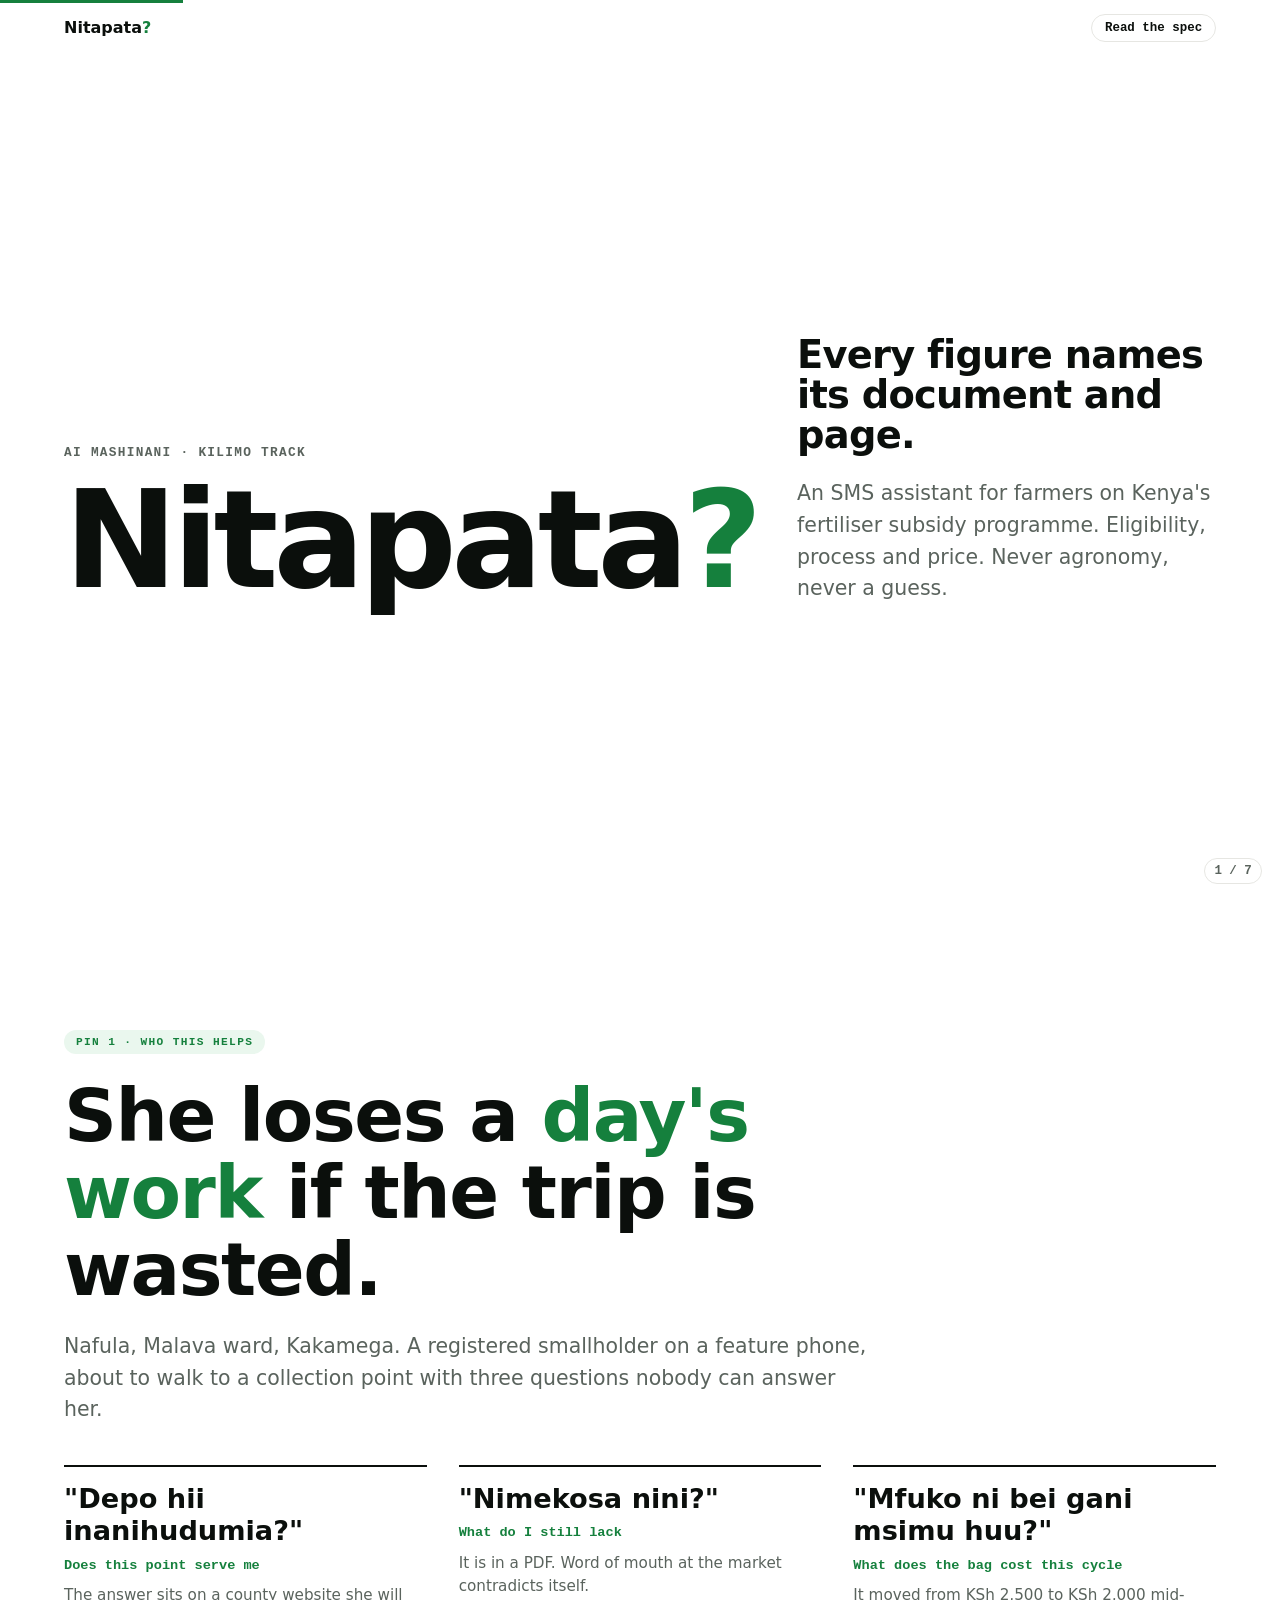
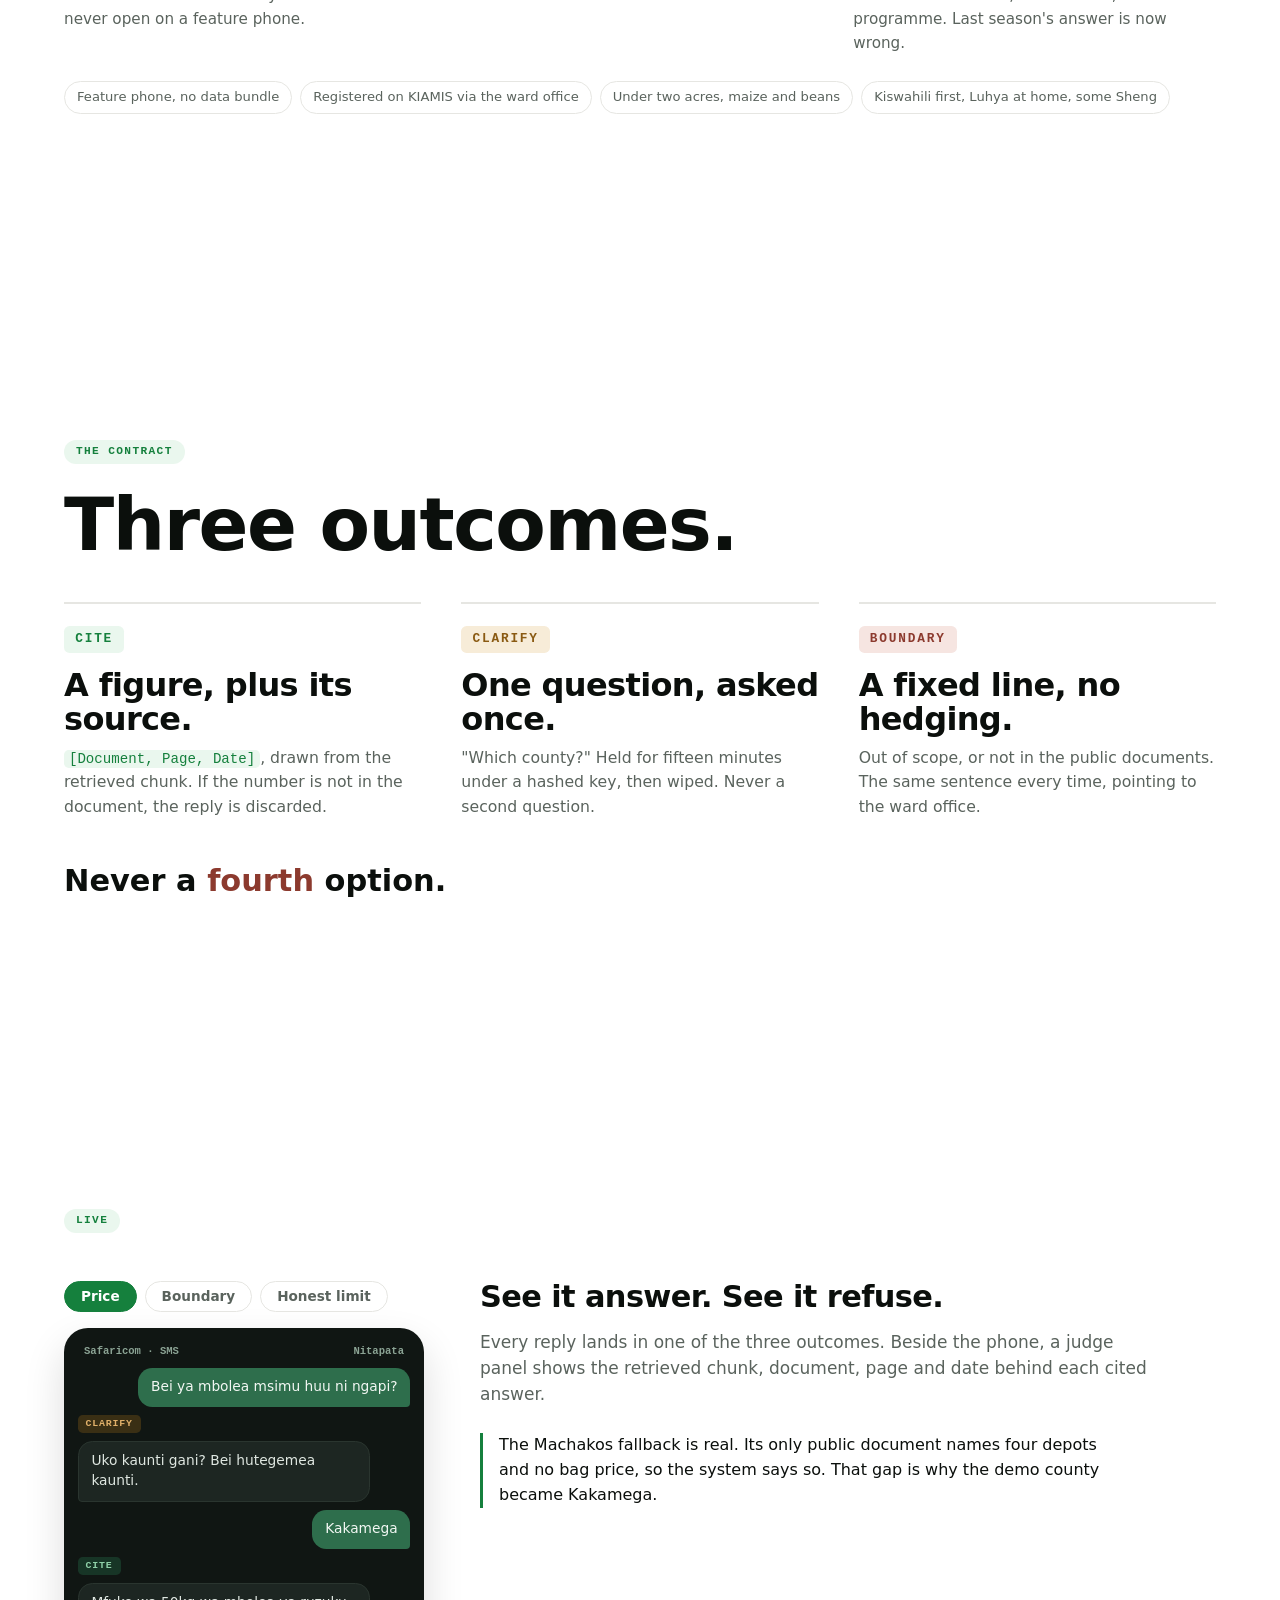
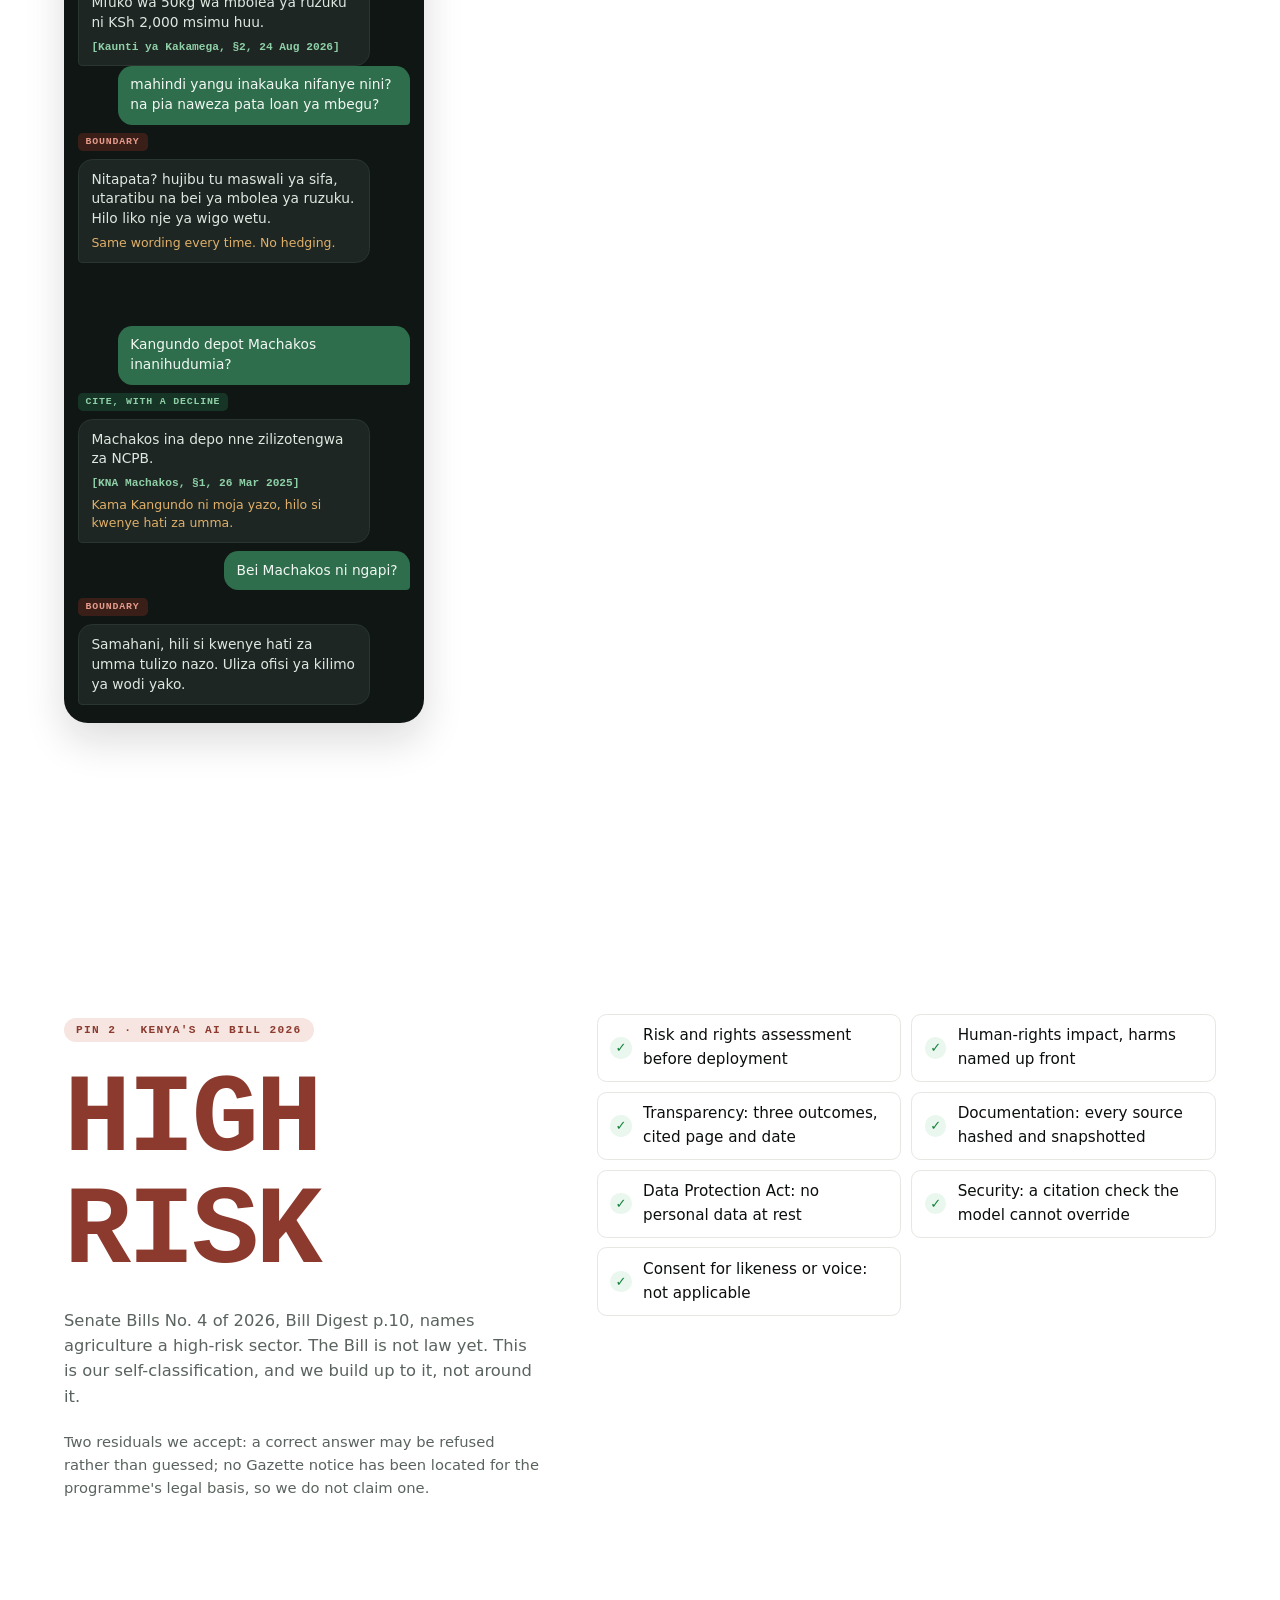
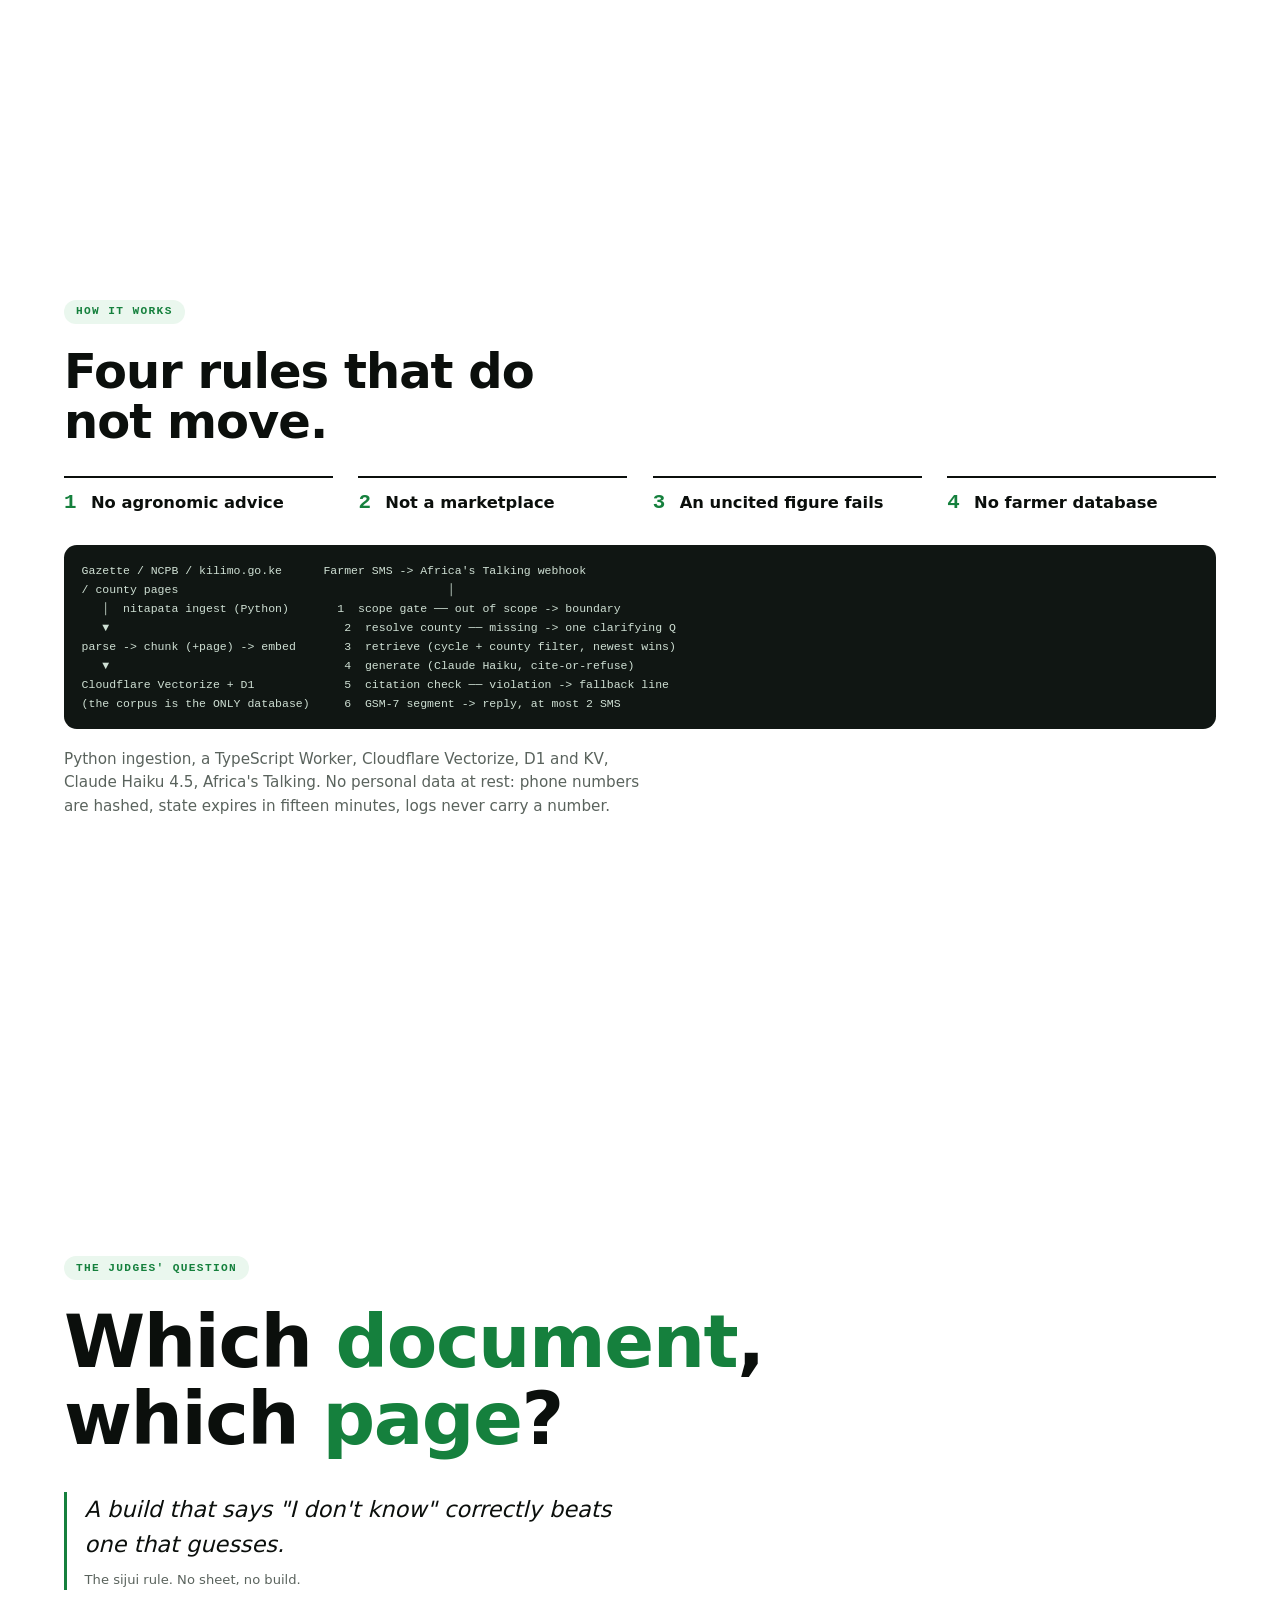
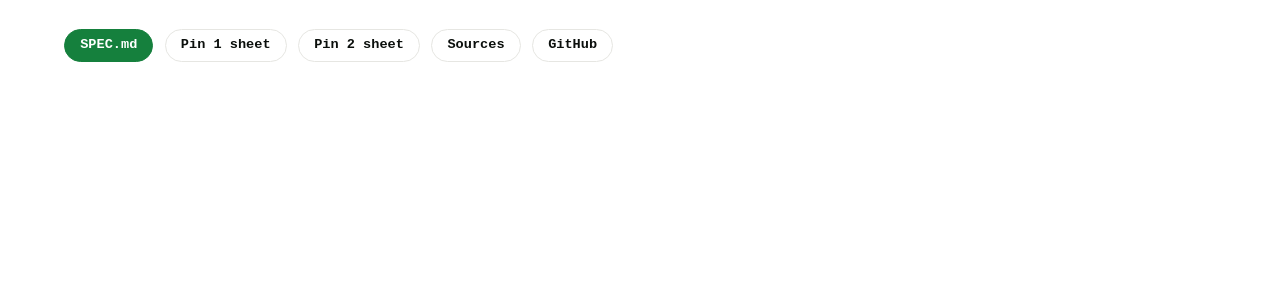
==== commit 27429d38: "feat: working demo pipeline, ingestion CLI, judge panel, 47 evals (pre-merge snapshot) nitapata/ pac" ====
--- a/index.html
+++ b/index.html
@@ -3,8 +3,8 @@
 <head>
 <meta charset="UTF-8">
 <meta name="viewport" content="width=device-width, initial-scale=1.0">
-<title>Nitapata?, the build hub · Kilimo track, AI Mashinani</title>
-<meta name="description" content="Nitapata? answers fertiliser subsidy eligibility, process and price questions over SMS, every figure cited to a public document and page. The two hackathon pins: who this helps, and the AI Bill 2026 risk sheet.">
+<title>Nitapata?, the 5-minute pitch · Kilimo track, AI Mashinani</title>
+<meta name="description" content="Nitapata? answers fertiliser subsidy eligibility, process and price questions over SMS, every figure cited to a public document and page. Seven slides: the farmer, the contract, the demo, the risk sheet, how it works.">
 <meta property="og:title" content="Nitapata?, a citation-locked subsidy assistant">
 <meta property="og:description" content="A cited answer, one clarifying question, or a stated boundary. Never a fourth option.">
 <meta property="og:type" content="website">
@@ -12,255 +12,335 @@
 {
   "@context": "https://schema.org",
   "@type": "WebPage",
-  "name": "Nitapata?, team build hub",
+  "name": "Nitapata?, pitch deck",
   "description": "Citation-locked SMS assistant for Kenya's National Fertiliser Subsidy Programme. Kilimo track, AI Mashinani hackathon.",
   "datePublished": "2026-09-02",
   "inLanguage": ["en", "sw"]
 }
 </script>
-<link rel="stylesheet" href="styles.css">
+<style>
+/* A slide deck in one file. White paper, near-black type, one green.
+   Each <section class="slide"> is one idea and fills the viewport.
+   Arrow keys, space and PageUp/PageDown move between slides. Mono is
+   reserved for anything verifiable against a document (citations,
+   dates, rule numbers). Amber and clay exist only for the outcome
+   system (clarify / boundary / high-risk), never as decoration. */
+:root{
+  --ink:#0b0f0c; --ink-soft:#5a635d; --paper:#ffffff; --line:#e6e6e2;
+  --accent:#15803d; --accent-soft:#eaf7ee;
+  --amber:#8a5a12; --amber-soft:#f7ecd8; --clay:#8c3a2e; --clay-soft:#f6e5e1;
+  --mono:ui-monospace,'Cascadia Code',Menlo,Consolas,monospace;
+  --sans:-apple-system,'Segoe UI',system-ui,Roboto,sans-serif;
+  --pad:clamp(1.25rem,5vw,4rem);
+}
+*{box-sizing:border-box;margin:0;padding:0}
+html{-webkit-text-size-adjust:100%;scroll-snap-type:y proximity}
+@media (prefers-reduced-motion:no-preference){ html{scroll-behavior:smooth} }
+@media (min-width:900px){ html{scroll-snap-type:y mandatory} }
+body{background:var(--paper);color:var(--ink);font:17px/1.55 var(--sans);-webkit-font-smoothing:antialiased;font-variant-numeric:tabular-nums}
+a{color:var(--accent)}
+h1,h2,h3{line-height:1.05;letter-spacing:-0.02em;font-weight:700}
+p{max-width:62ch}
+code{font:.9em var(--mono);background:var(--accent-soft);color:var(--accent);border-radius:.3rem;padding:.08em .35em}
+.skip-link{position:absolute;top:-3rem;left:1rem;background:var(--ink);color:#fff;padding:.5rem .9rem;border-radius:.4rem;font-size:.85rem;z-index:50}
+.skip-link:focus{top:1rem}
+
+/* progress + counter */
+.progress{position:fixed;top:0;left:0;height:3px;width:0;background:var(--accent);z-index:40;transition:width .2s ease}
+.counter{position:fixed;right:1.1rem;bottom:1rem;font:600 .78rem/1 var(--mono);color:var(--ink-soft);z-index:40;background:rgba(255,255,255,.85);padding:.35rem .6rem;border-radius:999px;border:1px solid var(--line)}
+.deckbar{position:fixed;top:0;left:0;right:0;display:flex;justify-content:space-between;align-items:center;padding:.9rem var(--pad);z-index:30;pointer-events:none}
+.deckbar .brand{font:700 1rem/1 var(--sans);color:var(--ink);pointer-events:auto}
+.deckbar .brand span{color:var(--accent)}
+.deckbar a.spec{pointer-events:auto;font:600 .78rem/1 var(--mono);border:1px solid var(--line);border-radius:999px;padding:.4rem .8rem;text-decoration:none;color:var(--ink);background:#fff}
+
+/* slides */
+.slide{min-height:100dvh;scroll-snap-align:start;display:grid;align-content:center;padding:calc(var(--pad) + 2.5rem) var(--pad) var(--pad);position:relative}
+.slide .inner{width:100%;max-width:1160px;margin:0 auto}
+.tag{display:inline-block;font:700 .7rem/1 var(--mono);text-transform:uppercase;letter-spacing:.12em;color:var(--accent);background:var(--accent-soft);border-radius:999px;padding:.4rem .75rem;margin-bottom:1.4rem}
+.tag.clay{color:var(--clay);background:var(--clay-soft)}
+.display{font-size:clamp(2.2rem,6vw,4.6rem);max-width:16ch}
+.display em{font-style:normal;color:var(--accent)}
+.lede{font-size:clamp(1.05rem,1.6vw,1.3rem);color:var(--ink-soft);margin-top:1.4rem}
+.meta{font:600 .8rem/1 var(--mono);text-transform:uppercase;letter-spacing:.1em;color:var(--ink-soft)}
+
+/* slide 1 */
+.title-grid{display:grid;gap:2.5rem;align-items:end}
+.title-grid .big{font-size:clamp(3.4rem,11vw,8.5rem);letter-spacing:-0.04em;line-height:.95}
+.title-grid .big span{color:var(--accent)}
+@media(min-width:900px){ .title-grid{grid-template-columns:1.1fr 1fr} }
+
+/* slide 2: Nafula */
+.q-grid{display:grid;gap:1.2rem;margin-top:2.4rem}
+.q{border-top:2px solid var(--ink);padding-top:1rem}
+.q .sw{font-size:clamp(1.25rem,2.2vw,1.7rem);font-weight:700;line-height:1.2}
+.q .gloss{color:var(--accent);font:600 .85rem/1.4 var(--mono);margin-top:.5rem}
+.q .why{color:var(--ink-soft);font-size:.95rem;margin-top:.6rem}
+.chips{display:flex;flex-wrap:wrap;gap:.5rem;margin-top:1.6rem}
+.chip{font-size:.82rem;color:var(--ink-soft);border:1px solid var(--line);border-radius:999px;padding:.35rem .75rem}
+@media(min-width:900px){ .q-grid{grid-template-columns:repeat(3,1fr);gap:2rem} }
+
+/* slide 3: contract */
+.outcomes{display:grid;gap:1.4rem;margin-top:2.4rem}
+.outcome{border-top:2px solid var(--line);padding-top:1.2rem}
+.outcome .k{font:800 .8rem/1 var(--mono);text-transform:uppercase;letter-spacing:.14em;padding:.45rem .7rem;border-radius:.35rem;display:inline-block}
+.outcome.cite .k{background:var(--accent-soft);color:var(--accent)}
+.outcome.clarify .k{background:var(--amber-soft);color:var(--amber)}
+.outcome.boundary .k{background:var(--clay-soft);color:var(--clay)}
+.outcome h3{font-size:clamp(1.4rem,2.6vw,2rem);margin-top:1rem}
+.outcome p{color:var(--ink-soft);margin-top:.6rem;font-size:.98rem}
+.never{margin-top:2.4rem;font-size:clamp(1.3rem,2.4vw,1.9rem);font-weight:700}
+.never span{color:var(--clay)}
+@media(min-width:900px){ .outcomes{grid-template-columns:repeat(3,1fr);gap:2.5rem} }
+
+/* slide 4: demo */
+.demo-grid{display:grid;gap:2rem;margin-top:1.6rem;align-items:start}
+.tabs{display:flex;gap:.5rem;flex-wrap:wrap;margin-bottom:1rem}
+.tabs button{border:1px solid var(--line);background:#fff;border-radius:999px;padding:.5rem 1rem;font:600 .85rem/1 var(--sans);color:var(--ink-soft);cursor:pointer}
+.tabs button[aria-selected="true"]{background:var(--accent);border-color:var(--accent);color:#fff}
+.phone{background:#101613;border-radius:1.5rem;padding:1rem .85rem 1.1rem;max-width:360px;width:100%;box-shadow:0 18px 40px rgba(11,15,12,.14)}
+.phone .status{color:#8ba394;font:600 .66rem/1 var(--mono);display:flex;justify-content:space-between;padding:.1rem .4rem .7rem}
+.thread{display:flex;flex-direction:column;gap:.5rem;min-height:260px}
+.msg{max-width:88%;padding:.6rem .8rem;border-radius:.9rem;font-size:.86rem;line-height:1.45}
+.msg.in{align-self:flex-end;background:#2e6e4c;color:#f2f7f3;border-bottom-right-radius:.25rem}
+.msg.out{align-self:flex-start;background:#1d2622;color:#dfe7e1;border-bottom-left-radius:.25rem;border:1px solid #2a352f}
+.msg .cite{display:block;margin-top:.4rem;font:600 .7rem/1.4 var(--mono);color:#8fd0a8}
+.msg .decline{display:block;margin-top:.3rem;color:#e0b06a;font-size:.78rem}
+.otag{align-self:flex-start;font:700 .62rem/1 var(--mono);text-transform:uppercase;letter-spacing:.08em;padding:.25rem .5rem;border-radius:.3rem}
+.otag.cite{background:#173526;color:#8fd0a8}
+.otag.clarify{background:#3a2f14;color:#e0b06a}
+.otag.boundary{background:#3a1f19;color:#e59a8a}
+.demo-side h3{font-size:clamp(1.3rem,2.4vw,1.9rem)}
+.demo-side p{color:var(--ink-soft);margin-top:1rem}
+.demo-side .fact{margin-top:1.6rem;border-left:3px solid var(--accent);padding-left:1rem;font-size:1rem;color:var(--ink)}
+@media(min-width:900px){ .demo-grid{grid-template-columns:auto 1fr;gap:3.5rem} }
+
+/* slide 5: risk */
+.risk-big{font:800 clamp(3rem,9vw,7rem)/1 var(--mono);letter-spacing:-0.03em;color:var(--clay)}
+.risk-src{margin-top:1.2rem;color:var(--ink-soft);font-size:1.02rem}
+.oblig{display:grid;gap:.6rem;margin-top:2rem}
+.ob{display:flex;align-items:center;gap:.7rem;font-size:.95rem;border:1px solid var(--line);border-radius:.6rem;padding:.6rem .8rem;background:#fff}
+.ob .ck{width:1.35rem;height:1.35rem;border-radius:50%;background:var(--accent-soft);color:var(--accent);font:800 .82rem/1.35rem var(--sans);text-align:center;flex:none}
+.residual{margin-top:1.4rem;color:var(--ink-soft);font-size:.92rem}
+@media(min-width:700px){ .oblig{grid-template-columns:1fr 1fr} }
+@media(min-width:1000px){ .risk-grid{display:grid;grid-template-columns:1fr 1.3fr;gap:3.5rem;align-items:start} .oblig{margin-top:0} }
+
+/* slide 6: how */
+.rules{display:grid;gap:.7rem;margin-top:1.8rem}
+.rule{display:flex;gap:.9rem;align-items:baseline;border-top:2px solid var(--ink);padding-top:.8rem}
+.rule b{font:800 1.3rem/1 var(--mono);color:var(--accent)}
+.rule span{font-size:1.02rem;font-weight:600}
+.flow{background:#101613;color:#cfe0d4;border-radius:.8rem;padding:1rem 1.1rem;overflow-x:auto;font:.72rem/1.65 var(--mono);white-space:pre;margin-top:1.8rem}
+.stack{margin-top:1.2rem;color:var(--ink-soft);font-size:.95rem}
+@media(min-width:900px){ .rules{grid-template-columns:repeat(4,1fr);gap:1.6rem} }
+
+/* slide 7: close */
+.quote{margin-top:2.2rem;border-left:3px solid var(--accent);padding-left:1.1rem;font-size:clamp(1.1rem,1.8vw,1.4rem);font-style:italic;max-width:40ch}
+.quote small{display:block;font-style:normal;color:var(--ink-soft);font-size:.82rem;margin-top:.5rem}
+.links{display:flex;flex-wrap:wrap;gap:.7rem;margin-top:2.4rem}
+.links a{font:600 .85rem/1 var(--mono);text-decoration:none;color:var(--ink);border:1px solid var(--line);border-radius:999px;padding:.55rem .95rem}
+.links a.primary{background:var(--accent);border-color:var(--accent);color:#fff}
+
+@media print{
+  .progress,.counter,.deckbar{display:none}
+  .slide{min-height:auto;page-break-after:always;padding:2rem}
+  .thread[hidden]{display:flex}
+}
+</style>
 </head>
 <body>
-<a class="skip-link" href="#main">Skip to content</a>
-
-<header class="topbar">
-  <div class="wrap">
-    <span class="brand">Nitapata<span>?</span></span>
-    <nav class="topnav" aria-label="Page sections">
-      <a href="pins.html">Pins</a>
-      <a href="#demo">Demo</a>
-      <a href="#architecture">Architecture</a>
-      <a href="#sources">Sources</a>
-      <a href="#plan">Plan</a>
-    </nav>
-    <a class="specref" href="SPEC.md">Read the spec</a>
-  </div>
-</header>
-
-<main id="main">
-
-  <section class="hero wrap">
-    <div class="hero-grid">
-      <div>
-        <p class="brandline">AI Mashinani · Kilimo track · team build hub</p>
-        <h1>Every figure names its document and page.</h1>
-        <p class="lede">An SMS assistant for farmers on Kenya's fertiliser subsidy programme. It answers eligibility, process and price. Never agronomy, never a guess.</p>
-        <div class="hero-ctas">
-          <a class="btn" href="#pins">See the two pins</a>
-          <a class="textlink" href="SPEC.md">Read the spec</a>
-        </div>
-      </div>
-      <div class="contract reveal">
-        <div class="contract-row">
-          <span class="otag cite">Cite</span>
-          <p></p>
-          <p>A figure, plus <code>[Document, Page, Date]</code> drawn from the corpus.</p>
-        </div>
-        <div class="contract-row">
-          <span class="otag clarify">Clarify</span>
-          <p></p>
-          <p>One question, asked once. "Which ward or depot is nearest?"</p>
-        </div>
-        <div class="contract-row">
-          <span class="otag boundary">Boundary</span>
-          <p></p>
-          <p>A fixed line, no hedging. Never a fourth option.</p>
-        </div>
-      </div>
-    </div>
-  </section>
-
-  <!-- ============ PINS ============ -->
-  <section id="pins" class="wrap">
-    <div class="section-head reveal">
-      <p class="eyebrow">The two pins</p>
-      <h2>Pinned before a single line of build code</h2>
-      <p>The brief asks every team to name who this helps and how risky it is under Kenya's proposed AI law. No sheet, no build. Full write-ups live on their own page.</p>
-    </div>
-    <div class="pins-grid">
-      <a class="pin role reveal pin-teaser" href="pins.html">
-        <span class="pintag">Pin 1 &middot; Who this helps</span>
-        <h3>Nafula, Malava ward, Kakamega County</h3>
-        <p>A registered smallholder on a feature phone, about to walk to a collection point. She is not a user. She is someone who loses a day's work if the trip is wasted.</p>
-        <span class="teaser-cta">Read the full pin &rarr;</span>
-      </a>
-      <a class="pin risk reveal pin-teaser" href="pins.html">
-        <span class="pintag">Pin 2 &middot; Risk under Kenya's AI Bill 2026</span>
-        <div class="risk-stamp" style="margin-bottom:.4rem">
-          <b>HIGH RISK</b>
-          <p>Agriculture is named a high-risk sector in the Bill's own digest. We build to the high-risk obligations, not around them.</p>
-        </div>
-        <span class="teaser-cta">Read the obligations met &rarr;</span>
-      </a>
-    </div>
-  </section>
-
-  <!-- ============ DEMO ============ -->
-  <section id="demo" class="wrap">
-    <div class="section-head reveal">
-      <h2>See it answer, and see it refuse</h2>
-      <p>The same pipeline behind every thread below. A judge panel beside the live demo shows the retrieved chunk, document, page and date behind each cited answer.</p>
-    </div>
-    <div class="demo-layout">
+<a class="skip-link" href="#s1">Skip to content</a>
+<div class="progress" id="progress" aria-hidden="true"></div>
+<div class="deckbar">
+  <span class="brand">Nitapata<span>?</span></span>
+  <a class="spec" href="SPEC.md">Read the spec</a>
+</div>
+<div class="counter" id="counter" aria-live="polite">1 / 7</div>
+
+<main>
+
+<!-- 1 · Title -->
+<section class="slide" id="s1">
+  <div class="inner title-grid">
+    <div>
+      <p class="meta">AI Mashinani &middot; Kilimo track</p>
+      <h1 class="big" style="margin-top:1rem">Nitapata<span>?</span></h1>
+    </div>
+    <div>
+      <h2 class="display" style="font-size:clamp(1.6rem,3.2vw,2.4rem);max-width:20ch">Every figure names its document and page.</h2>
+      <p class="lede">An SMS assistant for farmers on Kenya's fertiliser subsidy programme. Eligibility, process and price. Never agronomy, never a guess.</p>
+    </div>
+  </div>
+</section>
+
+<!-- 2 · Pin 1 -->
+<section class="slide" id="s2">
+  <div class="inner">
+    <span class="tag">Pin 1 &middot; Who this helps</span>
+    <h2 class="display">She loses a <em>day's work</em> if the trip is wasted.</h2>
+    <p class="lede">Nafula, Malava ward, Kakamega. A registered smallholder on a feature phone, about to walk to a collection point with three questions nobody can answer her.</p>
+    <div class="q-grid">
+      <div class="q">
+        <p class="sw" lang="sw">"Depo hii inanihudumia?"</p>
+        <p class="gloss">Does this point serve me</p>
+        <p class="why">The answer sits on a county website she will never open on a feature phone.</p>
+      </div>
+      <div class="q">
+        <p class="sw" lang="sw">"Nimekosa nini?"</p>
+        <p class="gloss">What do I still lack</p>
+        <p class="why">It is in a PDF. Word of mouth at the market contradicts itself.</p>
+      </div>
+      <div class="q">
+        <p class="sw" lang="sw">"Mfuko ni bei gani msimu huu?"</p>
+        <p class="gloss">What does the bag cost this cycle</p>
+        <p class="why">It moved from KSh 2,500 to KSh 2,000 mid-programme. Last season's answer is now wrong.</p>
+      </div>
+    </div>
+    <div class="chips">
+      <span class="chip">Feature phone, no data bundle</span>
+      <span class="chip">Registered on KIAMIS via the ward office</span>
+      <span class="chip">Under two acres, maize and beans</span>
+      <span class="chip">Kiswahili first, Luhya at home, some Sheng</span>
+    </div>
+  </div>
+</section>
+
+<!-- 3 · Contract -->
+<section class="slide" id="s3">
+  <div class="inner">
+    <span class="tag">The contract</span>
+    <h2 class="display">Three outcomes.</h2>
+    <div class="outcomes">
+      <div class="outcome cite">
+        <span class="k">Cite</span>
+        <h3>A figure, plus its source.</h3>
+        <p><code>[Document, Page, Date]</code>, drawn from the retrieved chunk. If the number is not in the document, the reply is discarded.</p>
+      </div>
+      <div class="outcome clarify">
+        <span class="k">Clarify</span>
+        <h3>One question, asked once.</h3>
+        <p>"Which county?" Held for fifteen minutes under a hashed key, then wiped. Never a second question.</p>
+      </div>
+      <div class="outcome boundary">
+        <span class="k">Boundary</span>
+        <h3>A fixed line, no hedging.</h3>
+        <p>Out of scope, or not in the public documents. The same sentence every time, pointing to the ward office.</p>
+      </div>
+    </div>
+    <p class="never">Never a <span>fourth</span> option.</p>
+  </div>
+</section>
+
+<!-- 4 · Demo -->
+<section class="slide" id="s4">
+  <div class="inner">
+    <span class="tag">Live</span>
+    <div class="demo-grid">
       <div>
         <div class="tabs" role="tablist" aria-label="Demo conversations">
-          <button role="tab" aria-selected="true" aria-controls="t1" data-thread="t1">Nafula asks the price</button>
-          <button role="tab" aria-selected="false" aria-controls="t2" data-thread="t2">The boundary</button>
-          <button role="tab" aria-selected="false" aria-controls="t3" data-thread="t3">Machakos, the honest limit</button>
+          <button role="tab" aria-selected="true" aria-controls="t1" data-thread="t1">Price</button>
+          <button role="tab" aria-selected="false" aria-controls="t2" data-thread="t2">Boundary</button>
+          <button role="tab" aria-selected="false" aria-controls="t3" data-thread="t3">Honest limit</button>
         </div>
         <div class="phone">
-          <div class="status"><span>Safaricom · SMS</span><span>Nitapata sandbox</span></div>
-
+          <div class="status"><span>Safaricom &middot; SMS</span><span>Nitapata</span></div>
           <div class="thread" id="t1" role="tabpanel">
             <div class="msg in" lang="sw">Bei ya mbolea msimu huu ni ngapi?</div>
-            <span class="otag-mini clarify">clarify</span>
+            <span class="otag clarify">clarify</span>
             <div class="msg out" lang="sw">Uko kaunti gani? Bei hutegemea kaunti.</div>
             <div class="msg in" lang="sw">Kakamega</div>
-            <span class="otag-mini cite">cite</span>
-            <div class="msg out" lang="sw">Mfuko wa 50kg wa mbolea ya ruzuku ni KSh 2,000 msimu huu.<span class="cite">[Kaunti ya Kakamega, ¶2, 24 Aug 2026]</span></div>
-            <div class="msg in" lang="sw">Nahitaji nini ili nipate mbolea ya ruzuku?</div>
-            <span class="otag-mini cite">cite</span>
-            <div class="msg out" lang="sw">Unahitaji: kusajiliwa, kitambulisho asili, kufika mwenyewe.<span class="cite">[NCPB FAQ, Uk.1 Q3, Oct 2022]</span></div>
+            <span class="otag cite">cite</span>
+            <div class="msg out" lang="sw">Mfuko wa 50kg wa mbolea ya ruzuku ni KSh 2,000 msimu huu.<span class="cite">[Kaunti ya Kakamega, &sect;2, 24 Aug 2026]</span></div>
           </div>
-
           <div class="thread" id="t2" role="tabpanel" hidden>
             <div class="msg in" lang="sw">mahindi yangu inakauka nifanye nini? na pia naweza pata loan ya mbegu?</div>
-            <span class="otag-mini boundary">boundary</span>
+            <span class="otag boundary">boundary</span>
             <div class="msg out" lang="sw">Nitapata? hujibu tu maswali ya sifa, utaratibu na bei ya mbolea ya ruzuku. Hilo liko nje ya wigo wetu.<span class="decline">Same wording every time. No hedging.</span></div>
           </div>
-
           <div class="thread" id="t3" role="tabpanel" hidden>
             <div class="msg in" lang="sw">Kangundo depot Machakos inanihudumia?</div>
-            <span class="otag-mini cite">cite, with a decline</span>
-            <div class="msg out" lang="sw">Machakos ina depo nne zilizotengwa za NCPB.<span class="cite">[KNA Machakos, ¶1, 26 Mar 2025]</span><span class="decline">Kama Kangundo ni moja yazo, hilo si kwenye hati za umma.</span></div>
+            <span class="otag cite">cite, with a decline</span>
+            <div class="msg out" lang="sw">Machakos ina depo nne zilizotengwa za NCPB.<span class="cite">[KNA Machakos, &sect;1, 26 Mar 2025]</span><span class="decline">Kama Kangundo ni moja yazo, hilo si kwenye hati za umma.</span></div>
             <div class="msg in" lang="sw">Bei Machakos ni ngapi?</div>
-            <span class="otag-mini boundary">boundary</span>
+            <span class="otag boundary">boundary</span>
             <div class="msg out" lang="sw">Samahani, hili si kwenye hati za umma tulizo nazo. Uliza ofisi ya kilimo ya wodi yako.</div>
           </div>
         </div>
       </div>
-      <p class="demo-note reveal">Machakos was the original demo county. Its only public document names four depots with no bag price anywhere, so the price question there is a real fallback, not a scripted one. That gap is why the demo county moved to Kakamega, a Day-0 build decision recorded in <code>SPEC.md</code>, separate from the two pins above.</p>
-    </div>
-  </section>
-
-  <!-- ============ RULES ============ -->
-  <section id="rules" class="wrap">
-    <div class="section-head reveal">
-      <h2>Four rules that do not move</h2>
-    </div>
-    <div class="rulelist reveal">
-      <div class="rule"><span class="num">1</span><div><b>No agronomic advice.</b><span>Eligibility and process, never what or when to plant, never what will happen to a crop.</span></div></div>
-      <div class="rule"><span class="num">2</span><div><b>Not a marketplace.</b><span>No buying, selling, payments, credit or insurance, not even steering towards one.</span></div></div>
-      <div class="rule"><span class="num">3</span><div><b>An uncited figure is a failed guardrail.</b><span>A draft with an uncited number is discarded and replaced with the fallback line.</span></div></div>
-      <div class="rule"><span class="num">4</span><div><b>No farmer database.</b><span>No accounts, no history. The only persistent store is the public-document corpus.</span></div></div>
-    </div>
-    <div class="banner reveal">
-      <h3>Rejected in ideation, do not resurrect</h3>
-      <p>Satellite risk-of-loss scoring, yield or days-to-reap prediction, insurance, credit. Each one fails the citation test unconditionally, a model score has no gazette page behind it. They are a different product with a different risk classification, not a stretch goal of this one.</p>
-    </div>
-  </section>
-
-  <!-- ============ ARCHITECTURE ============ -->
-  <section id="architecture" class="wrap">
-    <div class="section-head reveal">
-      <h2>How a message becomes an answer</h2>
-    </div>
-    <div class="flow reveal">[ONLINE, PERIODIC]                    [PER MESSAGE]
-Gazette / NCPB / kilimo.go.ke        Farmer SMS → Africa's Talking webhook
-/ county pages                                        │
-   │  nitapata ingest (Python)          1  keyword? else normalise (sw/en/Sheng)
-   ▼                                    2  scope gate ── out of scope → boundary
-parse ► chunk (+locator) ► embed        3  split compound asks
-   │                                    4  resolve county + declared state ── missing → 1 clarifying Q
-   ▼                                    5  retrieve (cycle + county filter, authority rerank)
-Cloudflare Vectorize + D1               6  generate (Haiku, cite-or-refuse)
-(the corpus is the ONLY database)       7  citation check ── violation → fallback
-                                        8  render template + GSM-7 → reply (≤2 SMS)
-Astro demo UI + judge panel ──────►</div>
-    <div class="grid2">
-      <div class="card reveal">
-        <h3>Stack</h3>
-        <ul>
-          <li>Ingestion: Python, pdfplumber and tesseract OCR, ruff, pytest</li>
-          <li>Answer service: TypeScript (strict) Cloudflare Worker</li>
-          <li>Storage: Vectorize for chunks, D1 for metadata, KV for clarify state</li>
-          <li>Embeddings: Workers AI <code>bge-m3</code>, multilingual</li>
-          <li>LLM: Claude Haiku 4.5, classification and generation</li>
-          <li>SMS: Africa's Talking, sandbox first</li>
-        </ul>
-      </div>
-      <div class="card reveal">
-        <h3>Privacy and honesty</h3>
-        <ul>
-          <li>No farmer PII at rest, state is hashed-key, expires in fifteen minutes</li>
-          <li>Logs strip phone numbers, checked in review and in CI</li>
-          <li>A price the corpus can't compare gets the current figure and an explicit decline</li>
-          <li>If venue Wi-Fi dies, a recorded replay, clearly labelled as a recorded run</li>
-        </ul>
-      </div>
-    </div>
-  </section>
-
-  <!-- ============ SOURCES ============ -->
-  <section id="sources" class="wrap">
-    <div class="section-head reveal">
-      <p class="eyebrow">The corpus</p>
-      <h2>Where the citable documents live</h2>
-    </div>
-    <div class="table-scroll reveal">
-    <table>
-      <thead><tr><th>Publisher</th><th>What we cite</th><th>Access point</th></tr></thead>
-      <tbody>
-        <tr><td>Ministry of Agriculture</td><td>NFSP cycle launches, prices, policy framework</td><td><a href="https://kilimo.go.ke" rel="noopener">kilimo.go.ke</a></td></tr>
-        <tr><td>NCPB</td><td>Subsidy FAQ, circulars, depot and price notices</td><td><a href="https://ncpb.co.ke" rel="noopener">ncpb.co.ke</a>, FAQ verified</td></tr>
-        <tr><td>County Government of Kakamega</td><td>County price announcements, collection points</td><td><a href="https://kakamega.go.ke" rel="noopener">kakamega.go.ke</a>, KSh 2,000 announcement verified</td></tr>
-        <tr><td>Kenya News Agency</td><td>Official statements where no primary document exists</td><td><a href="https://www.kenyanews.go.ke" rel="noopener">kenyanews.go.ke</a></td></tr>
-        <tr><td>KALRO / KIAMIS</td><td>Farmer registration and e-voucher platform</td><td><a href="https://kiamislive.kalro.org/" rel="noopener">kiamislive.kalro.org</a></td></tr>
-        <tr><td>Kenya Law / Gazettes.Africa</td><td>Gazette notices, programme's legal basis</td><td>Not yet located, logged as a gap</td></tr>
-      </tbody>
-    </table>
-    </div>
-    <p class="footnote reveal">Field-verified pressure test: the subsidy price moved KSh 2,500 to KSh 2,000 mid-programme. That is why every chunk carries a cycle tag and publish date, and every answer shows the document's date. Demo county and citation ranking are Day-0 build decisions, not the two pins above, closed in <code>SPEC.md</code> §5A.</p>
-  </section>
-
-  <!-- ============ PLAN ============ -->
-  <section id="plan" class="wrap">
-    <div class="section-head reveal">
-      <p class="eyebrow">Four days</p>
-      <h2>Build plan</h2>
-    </div>
-    <div class="timeline reveal">
-      <div class="day"><span class="d">Day 0</span><div><b>Scaffold and document hunt.</b><span>Sources registered, both pins pinned, a rules-based demo stand-in verified end to end.</span></div></div>
-      <div class="day"><span class="d">Day 1</span><div><b>Real ingestion.</b><span>Parse, chunk and embed into Vectorize and D1. Retrieval checked against Nafula's three questions.</span></div></div>
-      <div class="day"><span class="d">Day 2</span><div><b>Worker pipeline and evals together.</b><span>Scope gate, retrieval, generation, citation check, at least forty eval cases, zero uncited figures.</span></div></div>
-      <div class="day"><span class="d">Day 3</span><div><b>Channels.</b><span>Africa's Talking sandbox wiring, the judge panel, GSM-7 segmentation inside the two-SMS budget.</span></div></div>
-      <div class="day"><span class="d">Day 4</span><div><b>Red team and dry run.</b><span>Adversarial evals, recorded replay, a rehearsal of "which document, which page?"</span></div></div>
-    </div>
-  </section>
-
-  <!-- ============ COLLABORATION ============ -->
-  <section id="collab" class="wrap">
-    <div class="section-head reveal">
-      <h2>How the team plugs in</h2>
-    </div>
-    <div class="steps reveal">
-      <div class="step"><span class="n">1</span><div><b>Read <code>SPEC.md</code> first.</b><span>It is the contract. Raise a change before writing code, not after.</span></div></div>
-      <div class="step"><span class="n">2</span><div><b>Claim a lane.</b><span>Corpus, Worker pipeline, SMS and demo UI, or evals. Lanes touch at two interfaces only.</span></div></div>
-      <div class="step"><span class="n">3</span><div><b>Branch per task.</b><span>Small commits, conventional prefixes. <code>main</code> stays deployable.</span></div></div>
-      <div class="step"><span class="n">4</span><div><b>Every change ships with an eval case.</b><span>No eval, no merge.</span></div></div>
-      <div class="step"><span class="n">5</span><div><b>Ten-minute daily sync.</b><span>What merged, what's blocked, does anything threaten a fixed rule.</span></div></div>
-      <div class="step"><span class="n">6</span><div><b>Secrets never touch source.</b><span>Environment variables and <code>wrangler secret</code> only.</span></div></div>
-    </div>
-  </section>
+      <div class="demo-side">
+        <h3>See it answer. See it refuse.</h3>
+        <p>Every reply lands in one of the three outcomes. Beside the phone, a judge panel shows the retrieved chunk, document, page and date behind each cited answer.</p>
+        <p class="fact">The Machakos fallback is real. Its only public document names four depots and no bag price, so the system says so. That gap is why the demo county became Kakamega.</p>
+      </div>
+    </div>
+  </div>
+</section>
+
+<!-- 5 · Pin 2 -->
+<section class="slide" id="s5">
+  <div class="inner risk-grid">
+    <div>
+      <span class="tag clay">Pin 2 &middot; Kenya's AI Bill 2026</span>
+      <p class="risk-big">HIGH<br>RISK</p>
+      <p class="risk-src">Senate Bills No. 4 of 2026, Bill Digest p.10, names agriculture a high-risk sector. The Bill is not law yet. This is our self-classification, and we build up to it, not around it.</p>
+      <p class="residual">Two residuals we accept: a correct answer may be refused rather than guessed; no Gazette notice has been located for the programme's legal basis, so we do not claim one.</p>
+    </div>
+    <div class="oblig">
+      <div class="ob"><span class="ck">&check;</span>Risk and rights assessment before deployment</div>
+      <div class="ob"><span class="ck">&check;</span>Human-rights impact, harms named up front</div>
+      <div class="ob"><span class="ck">&check;</span>Transparency: three outcomes, cited page and date</div>
+      <div class="ob"><span class="ck">&check;</span>Documentation: every source hashed and snapshotted</div>
+      <div class="ob"><span class="ck">&check;</span>Data Protection Act: no personal data at rest</div>
+      <div class="ob"><span class="ck">&check;</span>Security: a citation check the model cannot override</div>
+      <div class="ob"><span class="ck">&check;</span>Consent for likeness or voice: not applicable</div>
+    </div>
+  </div>
+</section>
+
+<!-- 6 · How -->
+<section class="slide" id="s6">
+  <div class="inner">
+    <span class="tag">How it works</span>
+    <h2 class="display" style="font-size:clamp(1.8rem,4vw,3rem)">Four rules that do not move.</h2>
+    <div class="rules">
+      <div class="rule"><b>1</b><span>No agronomic advice</span></div>
+      <div class="rule"><b>2</b><span>Not a marketplace</span></div>
+      <div class="rule"><b>3</b><span>An uncited figure fails</span></div>
+      <div class="rule"><b>4</b><span>No farmer database</span></div>
+    </div>
+    <div class="flow">Gazette / NCPB / kilimo.go.ke      Farmer SMS -&gt; Africa's Talking webhook
+/ county pages                                       │
+   │  nitapata ingest (Python)       1  scope gate ── out of scope -&gt; boundary
+   ▼                                  2  resolve county ── missing -&gt; one clarifying Q
+parse -&gt; chunk (+page) -&gt; embed       3  retrieve (cycle + county filter, newest wins)
+   ▼                                  4  generate (Claude Haiku, cite-or-refuse)
+Cloudflare Vectorize + D1             5  citation check ── violation -&gt; fallback line
+(the corpus is the ONLY database)     6  GSM-7 segment -&gt; reply, at most 2 SMS</div>
+    <p class="stack">Python ingestion, a TypeScript Worker, Cloudflare Vectorize, D1 and KV, Claude Haiku 4.5, Africa's Talking. No personal data at rest: phone numbers are hashed, state expires in fifteen minutes, logs never carry a number.</p>
+  </div>
+</section>
+
+<!-- 7 · Close -->
+<section class="slide" id="s7">
+  <div class="inner">
+    <span class="tag">The judges' question</span>
+    <h2 class="display">Which <em>document</em>, which <em>page</em>?</h2>
+    <p class="quote">A build that says "I don't know" correctly beats one that guesses.
+      <small>The sijui rule. No sheet, no build.</small>
+    </p>
+    <div class="links">
+      <a class="primary" href="SPEC.md">SPEC.md</a>
+      <a href="docs/pins/PIN-1-who-this-helps.md">Pin 1 sheet</a>
+      <a href="docs/pins/PIN-2-ai-bill-2026-risk-sheet.md">Pin 2 sheet</a>
+      <a href="corpus/sources.yaml">Sources</a>
+      <a href="https://github.com/Joshkingsley/Kilimo-Solution-Impact-Lab-2.0" rel="noopener">GitHub</a>
+    </div>
+  </div>
+</section>
 
 </main>
 
-<footer class="wrap">
-  <p><strong>Nitapata?</strong> · Kilimo track, AI Mashinani, September 2026. The system either answers with a citation, asks one clarifying question, or states its boundary, never a fourth option.</p>
-</footer>
-
 <script>
-  // Tabs: click to switch thread, keyboard arrows for the same control
+  // Tabs
   var tabs = Array.prototype.slice.call(document.querySelectorAll('.tabs button'));
   function selectTab(btn){
     tabs.forEach(function(b){ b.setAttribute('aria-selected', b === btn); });
@@ -269,22 +349,41 @@
   tabs.forEach(function(btn, i){
     btn.addEventListener('click', function(){ selectTab(btn); });
     btn.addEventListener('keydown', function(e){
-      if (e.key === 'ArrowRight') tabs[(i + 1) % tabs.length].focus();
-      if (e.key === 'ArrowLeft') tabs[(i - 1 + tabs.length) % tabs.length].focus();
+      if (e.key === 'ArrowRight') { e.stopPropagation(); tabs[(i + 1) % tabs.length].focus(); }
+      if (e.key === 'ArrowLeft')  { e.stopPropagation(); tabs[(i - 1 + tabs.length) % tabs.length].focus(); }
     });
   });
 
-  // Reveal-on-scroll, skipped entirely under reduced motion
-  var reduceMotion = window.matchMedia('(prefers-reduced-motion: reduce)').matches;
-  if (!reduceMotion && 'IntersectionObserver' in window) {
+  // Deck navigation: arrows, space, PageUp/PageDown, Home/End
+  var slides = Array.prototype.slice.call(document.querySelectorAll('.slide'));
+  var counter = document.getElementById('counter');
+  var progress = document.getElementById('progress');
+  var current = 0;
+
+  function goTo(i){
+    i = Math.max(0, Math.min(slides.length - 1, i));
+    slides[i].scrollIntoView({ block: 'start' });
+  }
+  document.addEventListener('keydown', function(e){
+    if (e.target.tagName === 'BUTTON' || e.target.tagName === 'A') return;
+    if (e.key === 'ArrowDown' || e.key === 'ArrowRight' || e.key === 'PageDown' || e.key === ' ') { e.preventDefault(); goTo(current + 1); }
+    if (e.key === 'ArrowUp' || e.key === 'ArrowLeft' || e.key === 'PageUp') { e.preventDefault(); goTo(current - 1); }
+    if (e.key === 'Home') { e.preventDefault(); goTo(0); }
+    if (e.key === 'End')  { e.preventDefault(); goTo(slides.length - 1); }
+  });
+
+  // Track the slide in view (no scroll listener; IntersectionObserver only)
+  if ('IntersectionObserver' in window) {
     var io = new IntersectionObserver(function(entries){
-      entries.forEach(function(entry){
-        if (entry.isIntersecting) { entry.target.classList.add('is-visible'); io.unobserve(entry.target); }
+      entries.forEach(function(en){
+        if (en.isIntersecting) {
+          current = slides.indexOf(en.target);
+          counter.textContent = (current + 1) + ' / ' + slides.length;
+          progress.style.width = ((current + 1) / slides.length * 100) + '%';
+        }
       });
-    }, { threshold: 0.15 });
-    document.querySelectorAll('.reveal').forEach(function(el){ io.observe(el); });
-  } else {
-    document.querySelectorAll('.reveal').forEach(function(el){ el.classList.add('is-visible'); });
+    }, { threshold: 0.55 });
+    slides.forEach(function(s){ io.observe(s); });
   }
 </script>
 </body>
